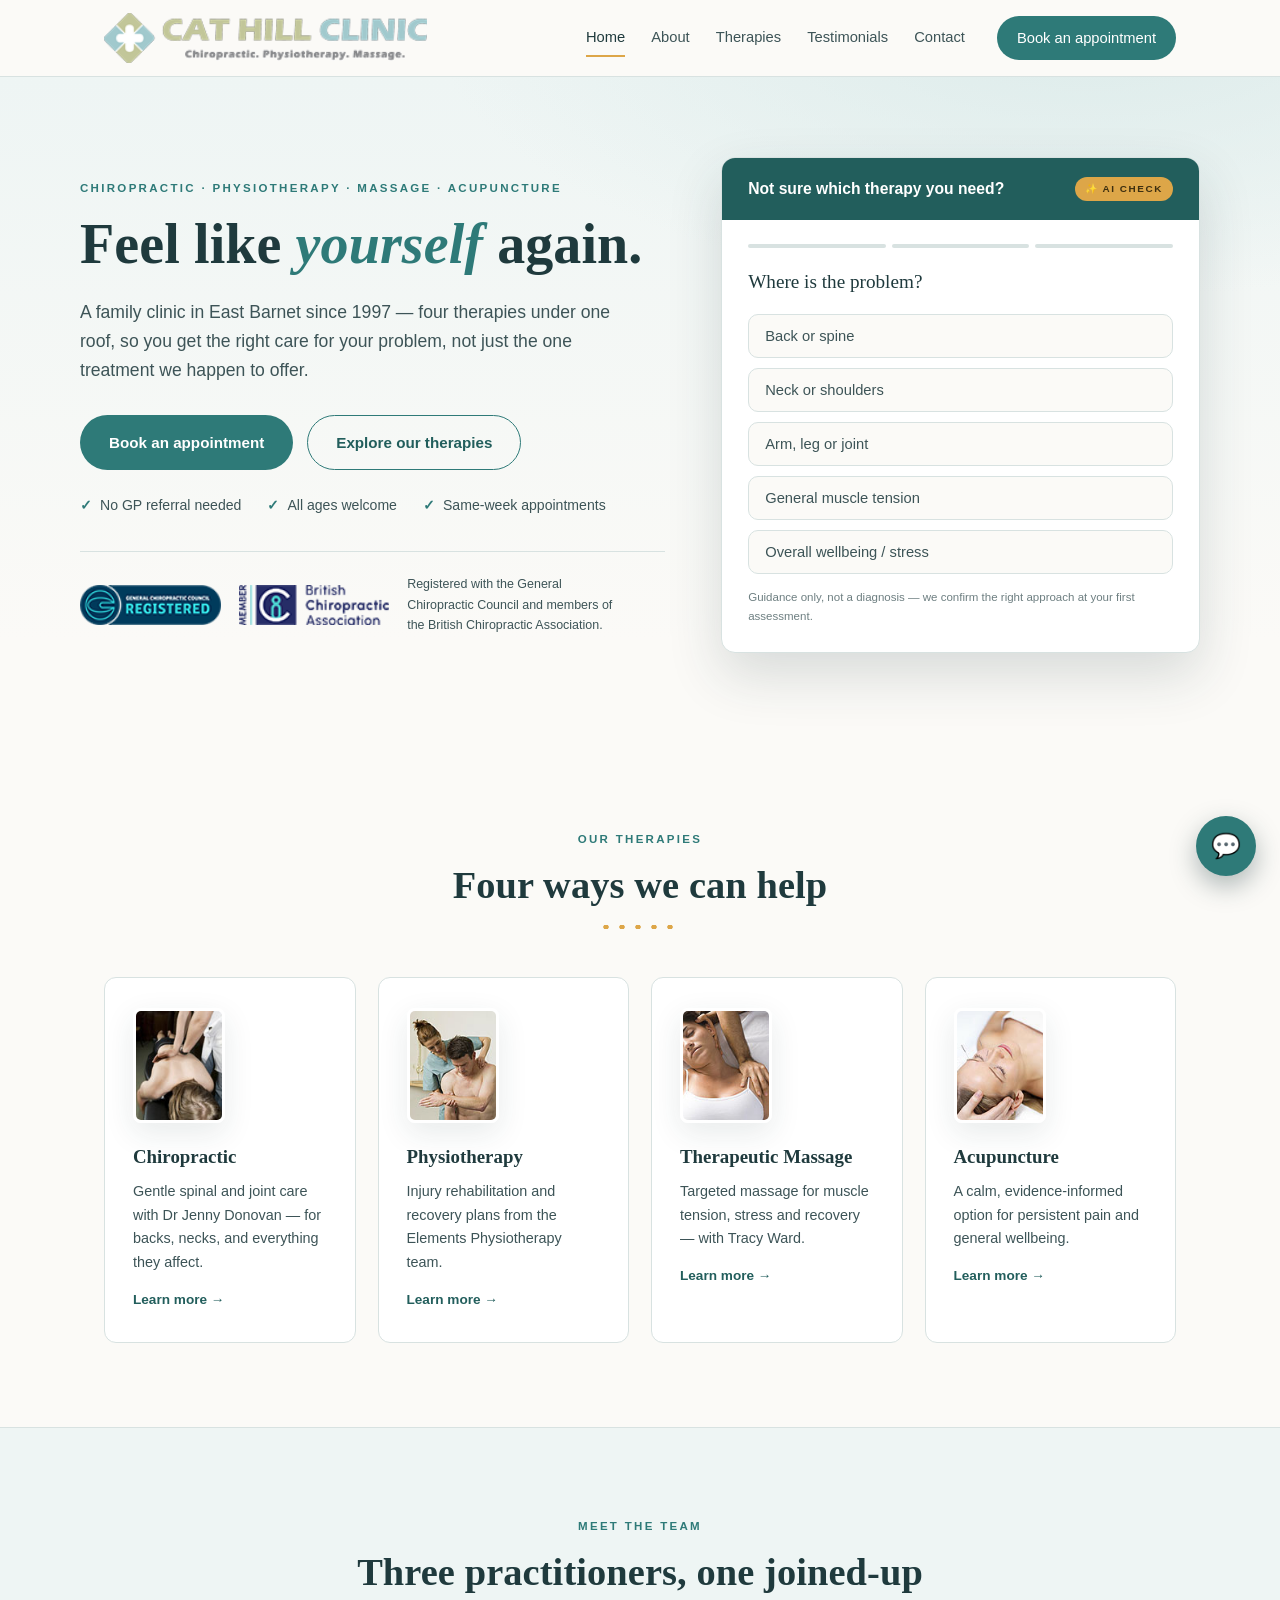
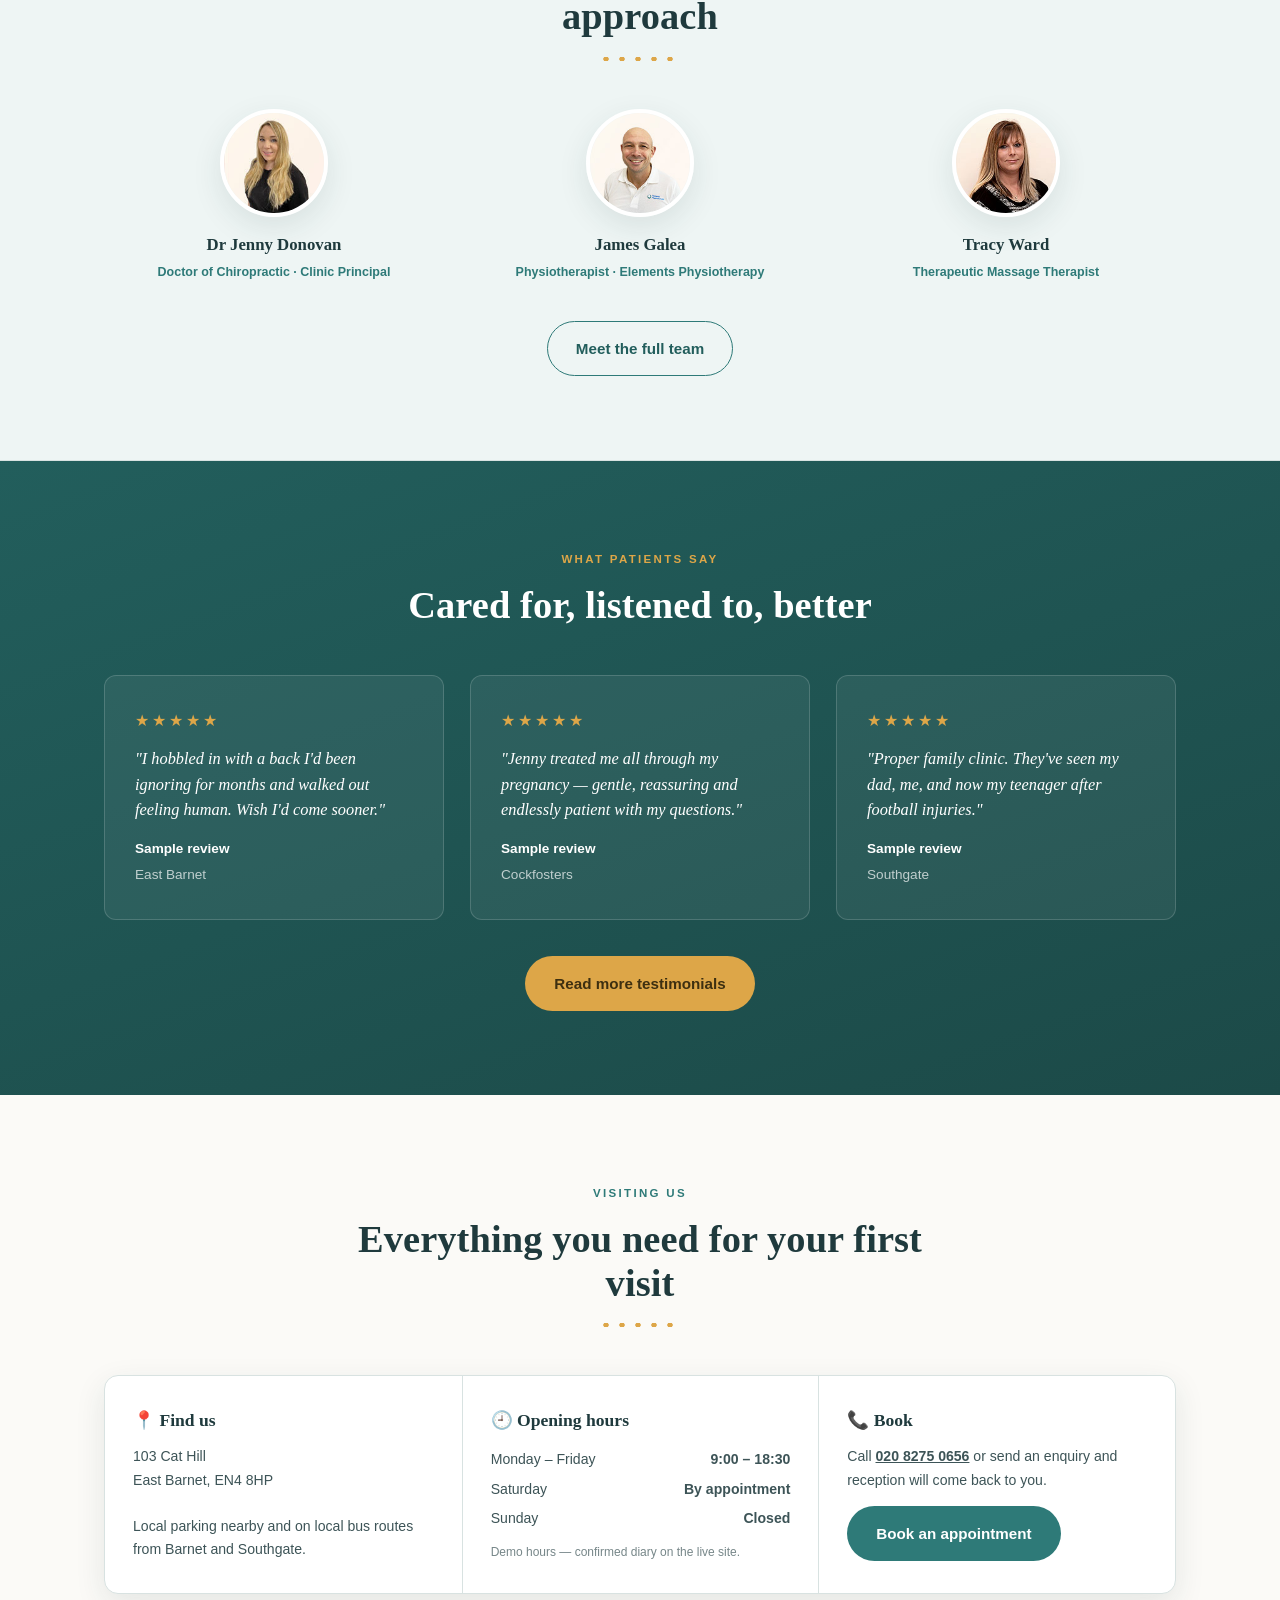
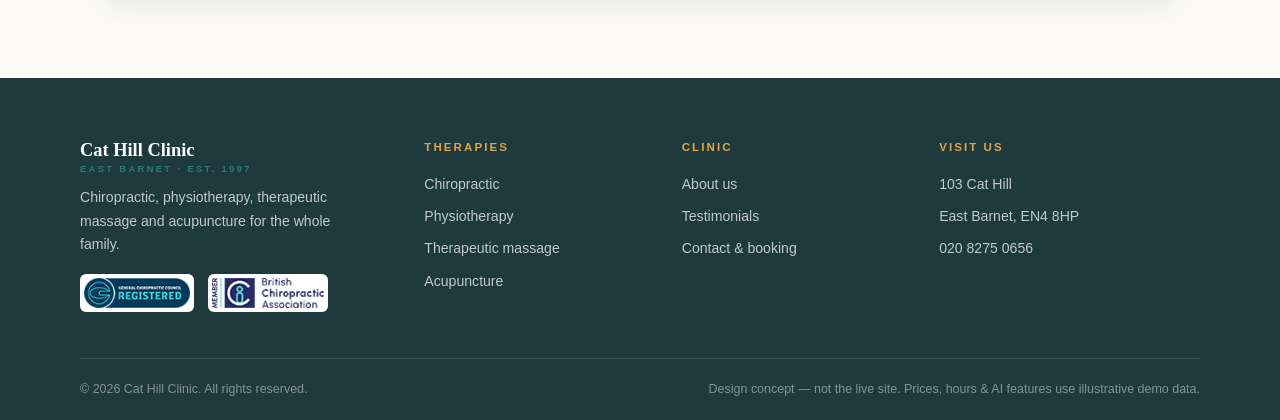
==== index.html @ aa8fb59c "Cat Hill Clinic pitch mockup Co-Authored-By: Claude Fable 5 <noreply@anthropic.com> Claude-Session: " ====
<!DOCTYPE html>
<html lang="en-GB">
<head>
<meta charset="UTF-8">
<meta name="viewport" content="width=device-width, initial-scale=1.0">
<title>Cat Hill Clinic — Chiropractic, Physiotherapy, Massage &amp; Acupuncture in East Barnet</title>
<meta name="description" content="Family clinic in East Barnet since 1997. Chiropractic, physiotherapy, therapeutic massage and acupuncture under one roof.">
<link rel="icon" href="assets/logo_new.png">
<link rel="stylesheet" href="css/style.css">
</head>
<body>

<header class="site-header">
  <div class="wrap header-in">
    <a class="brand" href="index.html">
      <img src="assets/logo_new.png" alt="Cat Hill Clinic logo">
    </a>
    <nav class="main-nav" id="nav" aria-label="Main navigation">
      <a href="index.html" class="active">Home</a>
      <a href="about.html">About</a>
      <a href="therapies.html">Therapies</a>
      <a href="testimonials.html">Testimonials</a>
      <a href="contact.html">Contact</a>
      <a href="contact.html" class="nav-cta">Book an appointment</a>
    </nav>
    <button class="nav-toggle" aria-label="Menu" aria-expanded="false">☰</button>
  </div>
</header>

<section class="hero">
  <div class="wrap hero-in">
    <div>
      <span class="eyebrow">Chiropractic · Physiotherapy · Massage · Acupuncture</span>
      <h1>Feel like <span class="sea-i">yourself</span> again.</h1>
      <p class="lede">A family clinic in East Barnet since 1997 — four therapies under one roof, so you get the right care for your problem, not just the one treatment we happen to offer.</p>
      <div class="cta-buttons" style="justify-content: flex-start;">
        <a href="contact.html" class="btn btn-sea">Book an appointment</a>
        <a href="therapies.html" class="btn btn-outline">Explore our therapies</a>
      </div>
      <ul class="hero-points">
        <li><span class="tick">✓</span> No GP referral needed</li>
        <li><span class="tick">✓</span> All ages welcome</li>
        <li><span class="tick">✓</span> Same-week appointments</li>
      </ul>
      <div class="accred">
        <img src="assets/GCC_logo.png" alt="General Chiropractic Council registered">
        <img src="assets/BCA_logo.png" alt="British Chiropractic Association member">
        <span>Registered with the General Chiropractic Council and members of the British Chiropractic Association.</span>
      </div>
    </div>

    <div class="quiz-card" data-quiz>
      <div class="quiz-top">
        <h3>Not sure which therapy you need?</h3>
        <span class="quiz-badge">✨ AI Check</span>
      </div>
      <div class="quiz-body"><!-- quiz.js renders here --></div>
    </div>
  </div>
</section>

<section class="section">
  <div class="wrap">
    <div class="section-head center reveal">
      <span class="eyebrow">Our therapies</span>
      <h2>Four ways we can help</h2>
      <div class="spine-h"></div>
    </div>
    <div class="grid-4">
      <a class="card therapy-card reveal" href="chiropractic.html">
        <img class="t-photo" src="assets/chiropractic.jpg" alt="Chiropractic treatment at Cat Hill Clinic">
        <h3>Chiropractic</h3>
        <p>Gentle spinal and joint care with Dr Jenny Donovan — for backs, necks, and everything they affect.</p>
        <span class="more">Learn more →</span>
      </a>
      <a class="card therapy-card reveal" href="physiotherapy.html">
        <img class="t-photo" src="assets/general.jpg" alt="Physiotherapy at Cat Hill Clinic">
        <h3>Physiotherapy</h3>
        <p>Injury rehabilitation and recovery plans from the Elements Physiotherapy team.</p>
        <span class="more">Learn more →</span>
      </a>
      <a class="card therapy-card reveal" href="massage.html">
        <img class="t-photo" src="assets/sports_massage.jpg" alt="Therapeutic massage at Cat Hill Clinic">
        <h3>Therapeutic Massage</h3>
        <p>Targeted massage for muscle tension, stress and recovery — with Tracy Ward.</p>
        <span class="more">Learn more →</span>
      </a>
      <a class="card therapy-card reveal" href="acupuncture.html">
        <img class="t-photo" src="assets/acupuncture.jpg" alt="Acupuncture at Cat Hill Clinic">
        <h3>Acupuncture</h3>
        <p>A calm, evidence-informed option for persistent pain and general wellbeing.</p>
        <span class="more">Learn more →</span>
      </a>
    </div>
  </div>
</section>

<section class="section tint">
  <div class="wrap">
    <div class="section-head center reveal">
      <span class="eyebrow">Meet the team</span>
      <h2>Three practitioners, one joined-up approach</h2>
      <div class="spine-h"></div>
    </div>
    <div class="grid-3">
      <div class="team-mini reveal">
        <img src="assets/jennifer2.jpg" alt="Dr Jenny Donovan">
        <h3>Dr Jenny Donovan</h3>
        <span>Doctor of Chiropractic · Clinic Principal</span>
      </div>
      <div class="team-mini reveal">
        <img src="assets/jamesgalea.jpg" alt="James Galea">
        <h3>James Galea</h3>
        <span>Physiotherapist · Elements Physiotherapy</span>
      </div>
      <div class="team-mini reveal">
        <img src="assets/tracy.jpg" alt="Tracy Ward">
        <h3>Tracy Ward</h3>
        <span>Therapeutic Massage Therapist</span>
      </div>
    </div>
    <div style="text-align:center; margin-top: 36px;" class="reveal">
      <a href="about.html" class="btn btn-outline">Meet the full team</a>
    </div>
  </div>
</section>

<section class="section deep">
  <div class="wrap">
    <div class="section-head center reveal">
      <span class="eyebrow">What patients say</span>
      <h2>Cared for, listened to, better</h2>
    </div>
    <div class="grid-3">
      <div class="quote-card reveal">
        <div class="stars">★★★★★</div>
        <blockquote>"I hobbled in with a back I'd been ignoring for months and walked out feeling human. Wish I'd come sooner."</blockquote>
        <cite><b>Sample review</b>East Barnet</cite>
      </div>
      <div class="quote-card reveal">
        <div class="stars">★★★★★</div>
        <blockquote>"Jenny treated me all through my pregnancy — gentle, reassuring and endlessly patient with my questions."</blockquote>
        <cite><b>Sample review</b>Cockfosters</cite>
      </div>
      <div class="quote-card reveal">
        <div class="stars">★★★★★</div>
        <blockquote>"Proper family clinic. They've seen my dad, me, and now my teenager after football injuries."</blockquote>
        <cite><b>Sample review</b>Southgate</cite>
      </div>
    </div>
    <div style="text-align:center; margin-top: 36px;" class="reveal">
      <a href="testimonials.html" class="btn btn-honey">Read more testimonials</a>
    </div>
  </div>
</section>

<section class="section">
  <div class="wrap">
    <div class="section-head center reveal">
      <span class="eyebrow">Visiting us</span>
      <h2>Everything you need for your first visit</h2>
      <div class="spine-h"></div>
    </div>
    <div class="visit-panel reveal">
      <div>
        <h3>📍 Find us</h3>
        <p>103 Cat Hill<br>East Barnet, EN4 8HP<br><br>Local parking nearby and on local bus routes from Barnet and Southgate.</p>
      </div>
      <div>
        <h3>🕘 Opening hours</h3>
        <ul>
          <li><span>Monday – Friday</span><b>9:00 – 18:30</b></li>
          <li><span>Saturday</span><b>By appointment</b></li>
          <li><span>Sunday</span><b>Closed</b></li>
        </ul>
        <p style="margin-top: 10px; font-size: 0.75rem; opacity: 0.7;">Demo hours — confirmed diary on the live site.</p>
      </div>
      <div>
        <h3>📞 Book</h3>
        <p>Call <a href="tel:02082750656"><b>020 8275 0656</b></a> or send an enquiry and reception will come back to you.</p>
        <a href="contact.html" class="btn btn-sea" style="margin-top: 14px;">Book an appointment</a>
      </div>
    </div>
  </div>
</section>

<footer class="site-footer">
  <div class="wrap footer-in">
    <div class="footer-brand">
      <span class="brand-name" style="color:#fff;">Cat Hill Clinic<small>East Barnet · Est. 1997</small></span>
      <p>Chiropractic, physiotherapy, therapeutic massage and acupuncture for the whole family.</p>
      <div class="footer-accred">
        <img src="assets/GCC_logo.png" alt="General Chiropractic Council">
        <img src="assets/BCA_logo.png" alt="British Chiropractic Association">
      </div>
    </div>
    <div>
      <h4>Therapies</h4>
      <ul>
        <li><a href="chiropractic.html">Chiropractic</a></li>
        <li><a href="physiotherapy.html">Physiotherapy</a></li>
        <li><a href="massage.html">Therapeutic massage</a></li>
        <li><a href="acupuncture.html">Acupuncture</a></li>
      </ul>
    </div>
    <div>
      <h4>Clinic</h4>
      <ul>
        <li><a href="about.html">About us</a></li>
        <li><a href="testimonials.html">Testimonials</a></li>
        <li><a href="contact.html">Contact &amp; booking</a></li>
      </ul>
    </div>
    <div>
      <h4>Visit us</h4>
      <ul>
        <li>103 Cat Hill</li>
        <li>East Barnet, EN4 8HP</li>
        <li><a href="tel:02082750656">020 8275 0656</a></li>
      </ul>
    </div>
  </div>
  <div class="wrap footer-legal">
    <span>© 2026 Cat Hill Clinic. All rights reserved.</span>
    <span>Design concept — not the live site. Prices, hours &amp; AI features use illustrative demo data.</span>
  </div>
</footer>

<script src="js/main.js"></script>
<script src="js/quiz.js"></script>
<script src="js/chat.js"></script>
</body>
</html>
---- css/style.css ----
/* Cat Hill Clinic — full-site pitch mockup
   Carries the approved single-page mockup's identity: sea teal on warm paper,
   Charter serif, honey accent, spine motif. No webfonts — demos offline. */

:root {
  --ink: #1F3A3D;
  --sea: #2E7A78;
  --sea-deep: #225E5C;
  --mist: #DCEBEA;
  --mist-soft: #EEF5F4;
  --paper: #FBFAF7;
  --honey: #DDA648;
  --line: #D8E2E1;
  --body: #3D5457;
  --shadow: 0 10px 30px rgba(31, 58, 61, 0.10);
  --shadow-lg: 0 22px 54px rgba(31, 58, 61, 0.16);
  --serif: Charter, "Bitstream Charter", "Iowan Old Style", Georgia, serif;
  --sans: -apple-system, BlinkMacSystemFont, "Segoe UI", Roboto, sans-serif;
}

* { margin: 0; padding: 0; box-sizing: border-box; }

html { scroll-behavior: smooth; }

body {
  font-family: var(--sans);
  color: var(--body);
  background: var(--paper);
  line-height: 1.65;
  font-size: 16px;
  -webkit-font-smoothing: antialiased;
}

img { max-width: 100%; display: block; }

a { color: inherit; }

:focus-visible { outline: 2px solid var(--sea); outline-offset: 3px; }

.wrap { max-width: 1120px; margin: 0 auto; padding: 0 24px; }

/* ---------- Typography ---------- */

h1, h2, h3.display {
  font-family: var(--serif);
  font-weight: 600;
  color: var(--ink);
  line-height: 1.15;
  letter-spacing: 0.1px;
}

h1 { font-size: clamp(2.2rem, 4.8vw, 3.5rem); }
h2 { font-size: clamp(1.7rem, 3.2vw, 2.4rem); }

.eyebrow {
  display: inline-block;
  font-size: 0.72rem;
  font-weight: 700;
  letter-spacing: 0.2em;
  text-transform: uppercase;
  color: var(--sea);
  margin-bottom: 14px;
}

.lede { font-size: 1.1rem; max-width: 58ch; }

.sea-i { font-style: italic; color: var(--sea); }

/* ---------- Spine motif ---------- */

.spine {
  width: 4px;
  background-image: radial-gradient(circle, var(--honey) 2.4px, transparent 3px);
  background-size: 4px 16px;
  background-repeat: repeat-y;
}

.spine-h {
  height: 4px;
  width: 84px;
  background-image: radial-gradient(circle, var(--honey) 2.4px, transparent 3px);
  background-size: 16px 4px;
  background-repeat: repeat-x;
  margin: 18px 0 0;
}

/* ---------- Buttons ---------- */

.btn {
  display: inline-block;
  font-family: var(--sans);
  font-weight: 600;
  font-size: 0.95rem;
  padding: 14px 28px;
  border-radius: 999px;
  border: 1px solid transparent;
  text-decoration: none;
  cursor: pointer;
  transition: transform 0.18s ease, box-shadow 0.18s ease;
}

.btn:hover { transform: translateY(-1px); }

.btn-sea { background: var(--sea); color: #fff; }
.btn-sea:hover { box-shadow: 0 8px 22px rgba(46, 122, 120, 0.4); background: var(--sea-deep); }

.btn-outline { background: transparent; color: var(--sea-deep); border-color: var(--sea); }
.btn-outline:hover { background: var(--mist-soft); }

.btn-honey { background: var(--honey); color: #3d2f10; }
.btn-honey:hover { box-shadow: 0 8px 22px rgba(221, 166, 72, 0.45); }

/* ---------- Header ---------- */

.site-header {
  position: sticky;
  top: 0;
  z-index: 90;
  background: rgba(251, 250, 247, 0.96);
  backdrop-filter: blur(10px);
  border-bottom: 1px solid var(--line);
}

.header-in {
  display: flex;
  align-items: center;
  justify-content: space-between;
  gap: 20px;
  height: 76px;
}

.brand { display: flex; align-items: center; gap: 12px; text-decoration: none; }

.brand img { height: 50px; width: auto; }

.brand-name {
  font-family: var(--serif);
  font-weight: 700;
  font-size: 1.15rem;
  color: var(--ink);
  line-height: 1.1;
}

.brand-name small {
  display: block;
  font-family: var(--sans);
  font-weight: 600;
  font-size: 0.58rem;
  letter-spacing: 0.26em;
  text-transform: uppercase;
  color: var(--sea);
}

.main-nav { display: flex; align-items: center; gap: 26px; }

.main-nav a {
  text-decoration: none;
  font-size: 0.92rem;
  font-weight: 500;
  color: var(--body);
  padding: 6px 0;
  border-bottom: 2px solid transparent;
  transition: color 0.15s ease, border-color 0.15s ease;
}

.main-nav a:hover { color: var(--sea-deep); }

.main-nav a.active { color: var(--ink); border-bottom-color: var(--honey); }

.main-nav a.nav-cta {
  margin-left: 6px;
  padding: 10px 20px;
  border-bottom: none;
  border-radius: 999px;
  background: var(--sea);
  color: #fff;
}

.main-nav a.nav-cta:hover { background: var(--sea-deep); color: #fff; }

.nav-toggle {
  display: none;
  background: none;
  border: 1px solid var(--line);
  border-radius: 6px;
  padding: 8px 10px;
  font-size: 1.1rem;
  cursor: pointer;
  color: var(--ink);
}

/* ---------- Hero ---------- */

.hero {
  position: relative;
  background:
    radial-gradient(1100px 480px at 85% -10%, var(--mist) 0%, transparent 60%),
    linear-gradient(180deg, var(--mist-soft) 0%, var(--paper) 85%);
  overflow: hidden;
}

.hero-in {
  position: relative;
  display: grid;
  grid-template-columns: 1.1fr 0.9fr;
  gap: 56px;
  align-items: center;
  padding: 80px 0 88px;
}

.hero-in.hero-solo { grid-template-columns: 1fr; max-width: 720px; }

.hero .lede { margin: 22px 0 30px; }

.hero-points { list-style: none; display: flex; flex-wrap: wrap; gap: 10px 26px; margin-top: 24px; }

.hero-points li { font-size: 0.88rem; display: flex; align-items: center; gap: 8px; }

.hero-points .tick { color: var(--sea); font-weight: 700; }

/* accreditation strip */
.accred {
  display: flex;
  align-items: center;
  gap: 18px;
  margin-top: 34px;
  padding-top: 22px;
  border-top: 1px solid var(--line);
}

.accred img { height: 40px; width: auto; }

.accred span { font-size: 0.78rem; color: var(--body); max-width: 30ch; }

/* ---------- Page hero (inner pages) ---------- */

.page-hero {
  background:
    radial-gradient(900px 400px at 90% -20%, var(--mist) 0%, transparent 60%),
    var(--mist-soft);
  border-bottom: 1px solid var(--line);
  padding: 64px 0 56px;
}

.page-hero h1 { font-size: clamp(2rem, 4vw, 2.9rem); }
.page-hero .lede { margin-top: 14px; }
.page-hero .crumb {
  font-size: 0.78rem;
  letter-spacing: 0.08em;
  text-transform: uppercase;
  color: var(--sea);
  margin-bottom: 12px;
}
.page-hero .crumb a { color: var(--sea); text-decoration: none; }
.page-hero .crumb a:hover { text-decoration: underline; }

/* ---------- Quiz card (signature) ---------- */

.quiz-card {
  background: #fff;
  border: 1px solid var(--line);
  border-radius: 14px;
  box-shadow: var(--shadow-lg);
  overflow: hidden;
}

.quiz-top {
  background: var(--sea-deep);
  color: #fff;
  padding: 18px 26px;
  display: flex;
  align-items: center;
  justify-content: space-between;
  gap: 12px;
}

.quiz-top h3 { font-family: var(--sans); font-size: 0.98rem; font-weight: 600; }

.quiz-badge {
  font-size: 0.62rem;
  font-weight: 700;
  letter-spacing: 0.16em;
  text-transform: uppercase;
  background: var(--honey);
  color: #3d2f10;
  padding: 4px 10px;
  border-radius: 999px;
  white-space: nowrap;
}

.quiz-body { padding: 24px 26px 26px; }

.quiz-progress { display: flex; gap: 6px; margin-bottom: 18px; }

.quiz-progress span {
  height: 4px; flex: 1; border-radius: 2px;
  background: var(--line);
}

.quiz-progress span.done { background: var(--sea); }

.quiz-q { font-family: var(--serif); font-size: 1.2rem; color: var(--ink); margin-bottom: 16px; }

.quiz-opts { display: grid; gap: 10px; }

.quiz-opt {
  text-align: left;
  font-family: var(--sans);
  font-size: 0.92rem;
  color: var(--body);
  background: var(--paper);
  border: 1px solid var(--line);
  border-radius: 10px;
  padding: 13px 16px;
  cursor: pointer;
  transition: border-color 0.15s ease, background 0.15s ease;
}

.quiz-opt:hover { border-color: var(--sea); background: var(--mist-soft); }

.quiz-back {
  background: none; border: none;
  font-family: var(--sans);
  font-size: 0.82rem;
  color: var(--body);
  cursor: pointer;
  text-decoration: underline;
  margin-top: 14px;
}

.quiz-note { margin-top: 14px; font-size: 0.72rem; color: var(--body); opacity: 0.75; }

/* quiz result */
.quiz-result { display: flex; gap: 18px; align-items: flex-start; }

.quiz-result img {
  width: 116px;
  border-radius: 10px;
  border: 3px solid #fff;
  box-shadow: var(--shadow);
  flex-shrink: 0;
}

.quiz-result .r-label {
  font-size: 0.7rem; font-weight: 700;
  letter-spacing: 0.16em; text-transform: uppercase;
  color: var(--sea);
}

.quiz-result h4 { font-family: var(--serif); font-size: 1.45rem; color: var(--ink); margin: 4px 0 8px; }

.quiz-result p { font-size: 0.88rem; margin-bottom: 10px; }

.quiz-result .r-price { font-size: 0.85rem; font-weight: 600; color: var(--sea-deep); margin-bottom: 14px; }

.quiz-actions { display: flex; gap: 10px; flex-wrap: wrap; align-items: center; }

/* ---------- Sections ---------- */

.section { padding: 84px 0; }

.section.tint { background: var(--mist-soft); border-top: 1px solid var(--line); border-bottom: 1px solid var(--line); }

.section.deep { background: linear-gradient(160deg, var(--sea-deep) 0%, #1c4a48 100%); }

.section.deep h2, .section.deep .quote-card blockquote { color: #fff; }
.section.deep .eyebrow { color: var(--honey); }
.section.deep .lede { color: rgba(255, 255, 255, 0.8); }

.section-head { max-width: 620px; margin-bottom: 48px; }

.section-head.center { margin-left: auto; margin-right: auto; text-align: center; }

.section-head.center .spine-h { margin-left: auto; margin-right: auto; }

.section-head h2 { margin-bottom: 12px; }

/* ---------- Cards ---------- */

.grid-2 { display: grid; grid-template-columns: 1fr 1fr; gap: 26px; }
.grid-3 { display: grid; grid-template-columns: repeat(3, 1fr); gap: 26px; }
.grid-4 { display: grid; grid-template-columns: repeat(4, 1fr); gap: 22px; }

.card {
  background: #fff;
  border: 1px solid var(--line);
  border-radius: 12px;
  padding: 30px 28px;
  transition: transform 0.2s ease, box-shadow 0.2s ease;
}

a.card { text-decoration: none; display: block; }

.card:hover { transform: translateY(-4px); box-shadow: var(--shadow); }

.card h3 { font-family: var(--serif); font-size: 1.18rem; color: var(--ink); margin-bottom: 8px; }

.card p { font-size: 0.9rem; }

.card .more { display: inline-block; margin-top: 14px; font-size: 0.85rem; font-weight: 600; color: var(--sea-deep); }

/* therapy card with small real photo */
.therapy-card { display: flex; flex-direction: column; }

.therapy-card .t-photo {
  width: 92px; height: 115px;
  object-fit: cover;
  border-radius: 8px;
  border: 3px solid #fff;
  box-shadow: var(--shadow);
  margin-bottom: 18px;
}

/* ---------- Team ---------- */

.team-card {
  background: #fff;
  border: 1px solid var(--line);
  border-radius: 12px;
  padding: 30px 28px;
  display: flex;
  gap: 22px;
  align-items: flex-start;
}

.team-card img {
  width: 128px;
  border-radius: 10px;
  border: 3px solid #fff;
  box-shadow: var(--shadow);
  flex-shrink: 0;
}

.team-card h3 { font-family: var(--serif); font-size: 1.25rem; color: var(--ink); }

.team-card .t-role {
  font-size: 0.75rem; font-weight: 700;
  letter-spacing: 0.12em; text-transform: uppercase;
  color: var(--sea);
  margin: 2px 0 10px;
}

.team-card p { font-size: 0.88rem; }

/* small centered team teaser */
.team-mini { text-align: center; }
.team-mini img {
  width: 108px;
  border-radius: 50%;
  aspect-ratio: 1;
  object-fit: cover;
  object-position: top;
  border: 4px solid #fff;
  box-shadow: var(--shadow);
  margin: 0 auto 14px;
}
.team-mini h3 { font-family: var(--serif); font-size: 1.05rem; color: var(--ink); }
.team-mini span { font-size: 0.78rem; color: var(--sea); font-weight: 600; }

/* ---------- Testimonials ---------- */

.quote-card {
  background: #fff;
  border: 1px solid var(--line);
  border-radius: 12px;
  padding: 32px 30px;
}

.section.deep .quote-card { background: rgba(255, 255, 255, 0.06); border-color: rgba(255, 255, 255, 0.16); }

.quote-card .stars { color: var(--honey); letter-spacing: 3px; margin-bottom: 12px; }

.quote-card blockquote {
  font-family: var(--serif);
  font-style: italic;
  font-size: 1.02rem;
  line-height: 1.55;
  color: var(--ink);
  margin-bottom: 16px;
}

.quote-card cite { font-style: normal; font-size: 0.85rem; }
.quote-card cite b { display: block; color: var(--ink); }
.section.deep .quote-card cite { color: rgba(255, 255, 255, 0.7); }
.section.deep .quote-card cite b { color: #fff; }

/* ---------- Info rows / visit panel ---------- */

.visit-panel {
  background: #fff;
  border: 1px solid var(--line);
  border-radius: 14px;
  box-shadow: var(--shadow);
  display: grid;
  grid-template-columns: 1fr 1fr 1fr;
}

.visit-panel > div { padding: 30px 28px; }

.visit-panel > div + div { border-left: 1px solid var(--line); }

.visit-panel h3 { font-family: var(--serif); font-size: 1.1rem; color: var(--ink); margin-bottom: 10px; }

.visit-panel p, .visit-panel li { font-size: 0.88rem; }

.visit-panel ul { list-style: none; }

.visit-panel li { display: flex; justify-content: space-between; gap: 10px; padding: 3px 0; }

/* ---------- Price table ---------- */

.price-list { max-width: 640px; margin: 0 auto; }

.price-list li {
  list-style: none;
  display: flex;
  justify-content: space-between;
  align-items: baseline;
  gap: 18px;
  padding: 14px 4px;
  border-bottom: 1px solid var(--line);
  font-size: 0.95rem;
}

.price-list li b { color: var(--ink); font-weight: 600; }

.price-list .p-amount { font-family: var(--serif); font-size: 1.15rem; color: var(--sea-deep); white-space: nowrap; }

.price-note { font-size: 0.75rem; text-align: center; margin-top: 14px; opacity: 0.75; }

/* ---------- Therapy detail layout ---------- */

.detail-grid {
  display: grid;
  grid-template-columns: 1fr 320px;
  gap: 48px;
  align-items: start;
}

.detail-grid .aside {
  background: #fff;
  border: 1px solid var(--line);
  border-radius: 12px;
  padding: 28px 26px;
  position: sticky;
  top: 100px;
}

.aside img.t-photo {
  width: 100%;
  max-width: 180px;
  border-radius: 10px;
  border: 3px solid #fff;
  box-shadow: var(--shadow);
  margin-bottom: 18px;
}

.aside h3 { font-family: var(--serif); font-size: 1.1rem; color: var(--ink); margin-bottom: 10px; }

.aside ul { list-style: none; margin-bottom: 18px; }

.aside li { font-size: 0.88rem; padding: 4px 0; display: flex; justify-content: space-between; gap: 10px; }

.aside .btn { width: 100%; text-align: center; }

.check-list { list-style: none; margin: 18px 0; }

.check-list li { padding: 7px 0 7px 30px; position: relative; font-size: 0.95rem; }

.check-list li::before {
  content: "✓";
  position: absolute; left: 0;
  color: var(--sea);
  font-weight: 700;
}

.prose h2 { margin: 34px 0 12px; font-size: 1.5rem; }
.prose h2:first-child { margin-top: 0; }
.prose p { margin-bottom: 14px; }

/* ---------- FAQ ---------- */

.faq { max-width: 760px; margin: 0 auto; }

.faq details {
  background: #fff;
  border: 1px solid var(--line);
  border-radius: 10px;
  margin-bottom: 12px;
  overflow: hidden;
}

.faq summary {
  padding: 17px 22px;
  font-weight: 600;
  font-size: 0.96rem;
  color: var(--ink);
  cursor: pointer;
  list-style: none;
  display: flex;
  justify-content: space-between;
  align-items: center;
  gap: 14px;
}

.faq summary::-webkit-details-marker { display: none; }

.faq summary::after { content: "+"; font-family: var(--serif); font-size: 1.3rem; color: var(--sea); flex-shrink: 0; }

.faq details[open] summary::after { content: "–"; }

.faq details[open] summary { border-bottom: 1px solid var(--line); }

.faq .faq-a { padding: 15px 22px 19px; font-size: 0.9rem; }

/* ---------- Forms ---------- */

.form-card {
  background: #fff;
  border: 1px solid var(--line);
  border-radius: 14px;
  padding: 36px;
  box-shadow: var(--shadow);
}

.form-field { margin-bottom: 18px; }

.form-field label {
  display: block;
  font-size: 0.72rem;
  font-weight: 700;
  letter-spacing: 0.12em;
  text-transform: uppercase;
  color: var(--sea-deep);
  margin-bottom: 7px;
}

.form-field input,
.form-field select,
.form-field textarea {
  width: 100%;
  padding: 12px 14px;
  font-family: var(--sans);
  font-size: 0.95rem;
  color: var(--ink);
  background: var(--paper);
  border: 1px solid var(--line);
  border-radius: 8px;
}

.form-field input:focus,
.form-field select:focus,
.form-field textarea:focus {
  border-color: var(--sea);
  outline: none;
  box-shadow: 0 0 0 3px rgba(46, 122, 120, 0.15);
}

.form-row { display: grid; grid-template-columns: 1fr 1fr; gap: 16px; }

.form-field textarea { min-height: 110px; resize: vertical; }

.form-success {
  display: none;
  background: var(--mist);
  border: 1px solid var(--sea);
  border-radius: 8px;
  padding: 16px 20px;
  font-size: 0.92rem;
  color: var(--ink);
  margin-top: 16px;
}

/* ---------- Contact info ---------- */

.info-list { list-style: none; }

.info-list li { display: flex; gap: 16px; margin-bottom: 22px; align-items: flex-start; }

.info-list .icon {
  width: 42px; height: 42px; flex-shrink: 0;
  border-radius: 10px;
  background: var(--mist);
  color: var(--sea-deep);
  display: flex; align-items: center; justify-content: center;
  font-size: 1.1rem;
}

.info-list b { display: block; font-size: 0.95rem; color: var(--ink); }

.info-list span, .info-list a { font-size: 0.9rem; }

.map-ph {
  height: 280px;
  border-radius: 12px;
  background:
    linear-gradient(rgba(238, 245, 244, 0.88), rgba(238, 245, 244, 0.88)),
    repeating-linear-gradient(0deg, transparent, transparent 26px, rgba(46, 122, 120, 0.25) 27px),
    repeating-linear-gradient(90deg, transparent, transparent 26px, rgba(46, 122, 120, 0.25) 27px);
  border: 1px solid var(--line);
  display: flex;
  align-items: center;
  justify-content: center;
  flex-direction: column;
  gap: 6px;
  font-size: 0.88rem;
}

.map-ph .pin { font-size: 1.7rem; }

/* ---------- CTA band ---------- */

.cta-final { text-align: center; }
.cta-final h2 { margin-bottom: 12px; }
.cta-final .lede { margin: 0 auto 28px; }
.cta-buttons { display: flex; gap: 14px; justify-content: center; flex-wrap: wrap; }

/* ---------- Footer ---------- */

.site-footer { background: var(--ink); color: rgba(255, 255, 255, 0.72); }

.footer-in {
  display: grid;
  grid-template-columns: 1.4fr 1fr 1fr 1.2fr;
  gap: 40px;
  padding: 60px 0 46px;
}

.footer-in h4 {
  font-size: 0.72rem;
  font-weight: 700;
  letter-spacing: 0.18em;
  text-transform: uppercase;
  color: var(--honey);
  margin-bottom: 16px;
}

.footer-in ul { list-style: none; }

.footer-in li { margin-bottom: 9px; font-size: 0.88rem; }

.footer-in a { color: rgba(255, 255, 255, 0.72); text-decoration: none; }
.footer-in a:hover { color: #fff; }

.footer-brand p { font-size: 0.88rem; max-width: 32ch; margin-top: 12px; }

.footer-accred { display: flex; gap: 14px; margin-top: 18px; }

.footer-accred img { height: 38px; width: auto; background: #fff; border-radius: 6px; padding: 4px; }

.footer-legal {
  border-top: 1px solid rgba(255, 255, 255, 0.12);
  padding: 20px 0;
  display: flex;
  justify-content: space-between;
  gap: 16px;
  flex-wrap: wrap;
  font-size: 0.78rem;
  color: rgba(255, 255, 255, 0.45);
}

/* ---------- Chat widget ---------- */

.chat-fab {
  position: fixed;
  right: 24px;
  bottom: 24px;
  z-index: 200;
  width: 60px;
  height: 60px;
  border-radius: 50%;
  border: none;
  background: var(--sea);
  color: #fff;
  font-size: 1.5rem;
  cursor: pointer;
  box-shadow: 0 10px 26px rgba(31, 58, 61, 0.35);
  transition: transform 0.18s ease, background 0.18s ease;
  display: flex; align-items: center; justify-content: center;
}

.chat-fab:hover { transform: scale(1.07); background: var(--sea-deep); }

.chat-panel {
  position: fixed;
  right: 24px;
  bottom: 96px;
  z-index: 200;
  width: min(370px, calc(100vw - 32px));
  height: 500px;
  max-height: calc(100vh - 130px);
  background: #fff;
  border-radius: 14px;
  box-shadow: var(--shadow-lg);
  display: flex;
  flex-direction: column;
  overflow: hidden;
  opacity: 0;
  transform: translateY(14px) scale(0.98);
  pointer-events: none;
  transition: opacity 0.2s ease, transform 0.2s ease;
}

.chat-panel.open { opacity: 1; transform: none; pointer-events: auto; }

.chat-head {
  background: var(--sea-deep);
  color: #fff;
  padding: 16px 18px;
  display: flex;
  align-items: center;
  gap: 12px;
}

.chat-head .avatar {
  width: 38px; height: 38px;
  border-radius: 50%;
  background: var(--honey);
  color: #3d2f10;
  font-family: var(--serif);
  font-weight: 700;
  display: flex; align-items: center; justify-content: center;
}

.chat-head b { font-size: 0.95rem; display: block; line-height: 1.2; }

.chat-head span { font-size: 0.72rem; color: var(--mist); }

.chat-head .chat-close {
  margin-left: auto;
  background: none; border: none;
  color: rgba(255, 255, 255, 0.75);
  font-size: 1.2rem;
  cursor: pointer;
}

.chat-body { flex: 1; overflow-y: auto; padding: 18px 16px; background: var(--mist-soft); }

.msg { max-width: 84%; margin-bottom: 12px; padding: 11px 14px; border-radius: 12px; font-size: 0.88rem; line-height: 1.5; }

.msg.bot { background: #fff; border: 1px solid var(--line); border-bottom-left-radius: 3px; }

.msg.user { background: var(--sea); color: #fff; margin-left: auto; border-bottom-right-radius: 3px; }

.msg.typing span {
  display: inline-block; width: 7px; height: 7px; border-radius: 50%;
  background: var(--sea); margin-right: 3px;
  animation: blink 1.2s infinite;
}
.msg.typing span:nth-child(2) { animation-delay: 0.2s; }
.msg.typing span:nth-child(3) { animation-delay: 0.4s; }

@keyframes blink { 0%, 80%, 100% { opacity: 0.25; } 40% { opacity: 1; } }

.chat-chips { padding: 0 16px 10px; display: flex; flex-wrap: wrap; gap: 8px; background: var(--mist-soft); }

.chip {
  background: #fff;
  border: 1px solid var(--sea);
  color: var(--sea-deep);
  font-size: 0.76rem;
  font-weight: 600;
  padding: 7px 12px;
  border-radius: 999px;
  cursor: pointer;
  font-family: var(--sans);
  transition: background 0.15s ease;
}

.chip:hover { background: var(--mist); }

.chat-input { display: flex; gap: 8px; padding: 12px 14px; border-top: 1px solid var(--line); background: #fff; }

.chat-input input {
  flex: 1;
  border: 1px solid var(--line);
  border-radius: 999px;
  padding: 10px 16px;
  font-family: var(--sans);
  font-size: 0.88rem;
}

.chat-input input:focus { outline: none; border-color: var(--sea); }

.chat-input button {
  width: 42px; height: 42px;
  border-radius: 50%;
  border: none;
  background: var(--sea);
  color: #fff;
  font-size: 1rem;
  cursor: pointer;
}

/* ---------- Reveal ---------- */

.reveal { opacity: 0; transform: translateY(22px); transition: opacity 0.6s ease, transform 0.6s ease; }

.reveal.in { opacity: 1; transform: none; }

@media (prefers-reduced-motion: reduce) {
  html { scroll-behavior: auto; }
  .reveal { opacity: 1; transform: none; transition: none; }
  .btn, .card, .chat-fab { transition: none; }
}

/* ---------- Responsive ---------- */

@media (max-width: 960px) {
  .hero-in { grid-template-columns: 1fr; gap: 44px; padding: 60px 0 68px; }
  .grid-3, .grid-4 { grid-template-columns: 1fr 1fr; }
  .detail-grid { grid-template-columns: 1fr; }
  .detail-grid .aside { position: static; }
  .visit-panel { grid-template-columns: 1fr; }
  .visit-panel > div + div { border-left: none; border-top: 1px solid var(--line); }
  .footer-in { grid-template-columns: 1fr 1fr; }
}

@media (max-width: 700px) {
  .main-nav {
    position: absolute;
    top: 76px; left: 0; right: 0;
    background: var(--paper);
    border-bottom: 1px solid var(--line);
    flex-direction: column;
    align-items: flex-start;
    padding: 18px 24px 24px;
    gap: 16px;
    display: none;
  }
  .main-nav.open { display: flex; }
  .nav-toggle { display: block; }
  .grid-2, .grid-3, .grid-4, .form-row { grid-template-columns: 1fr; }
  .section { padding: 60px 0; }
  .quiz-result { flex-direction: column; }
  .team-card { flex-direction: column; }
}
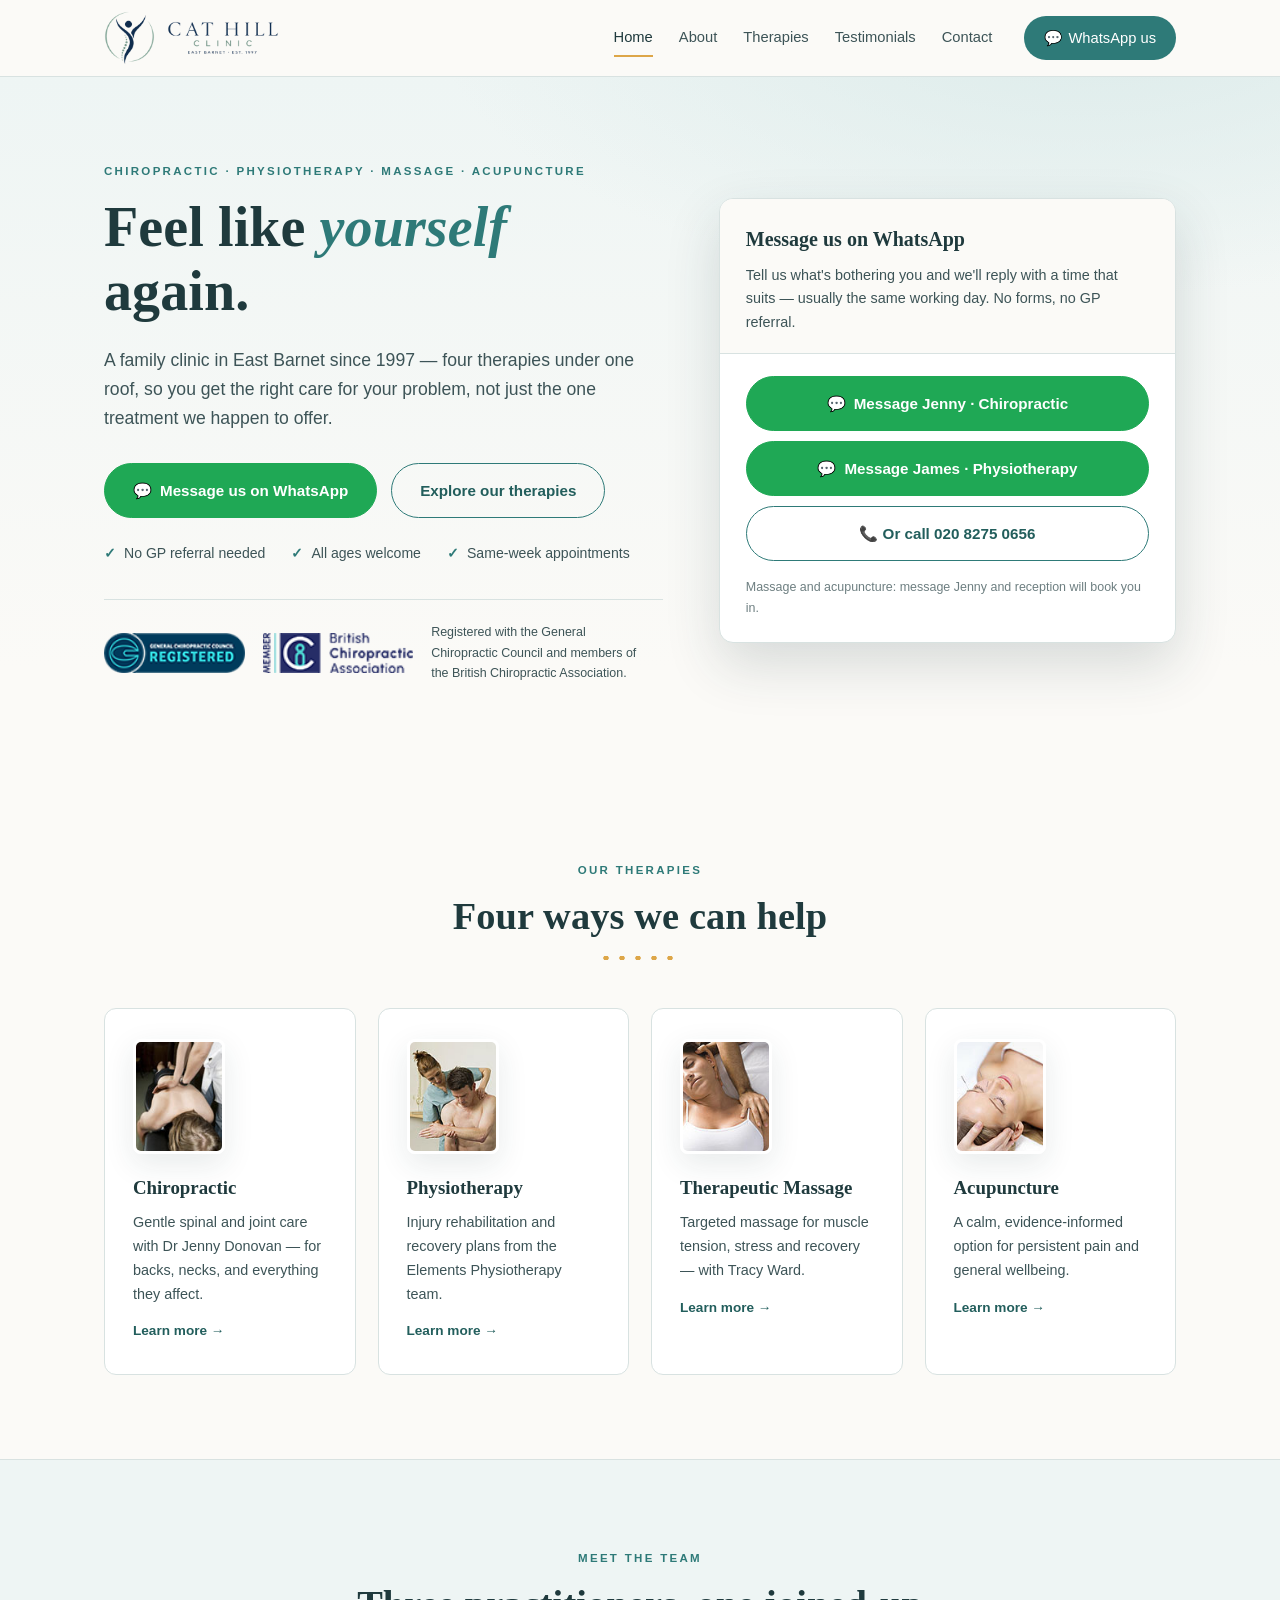
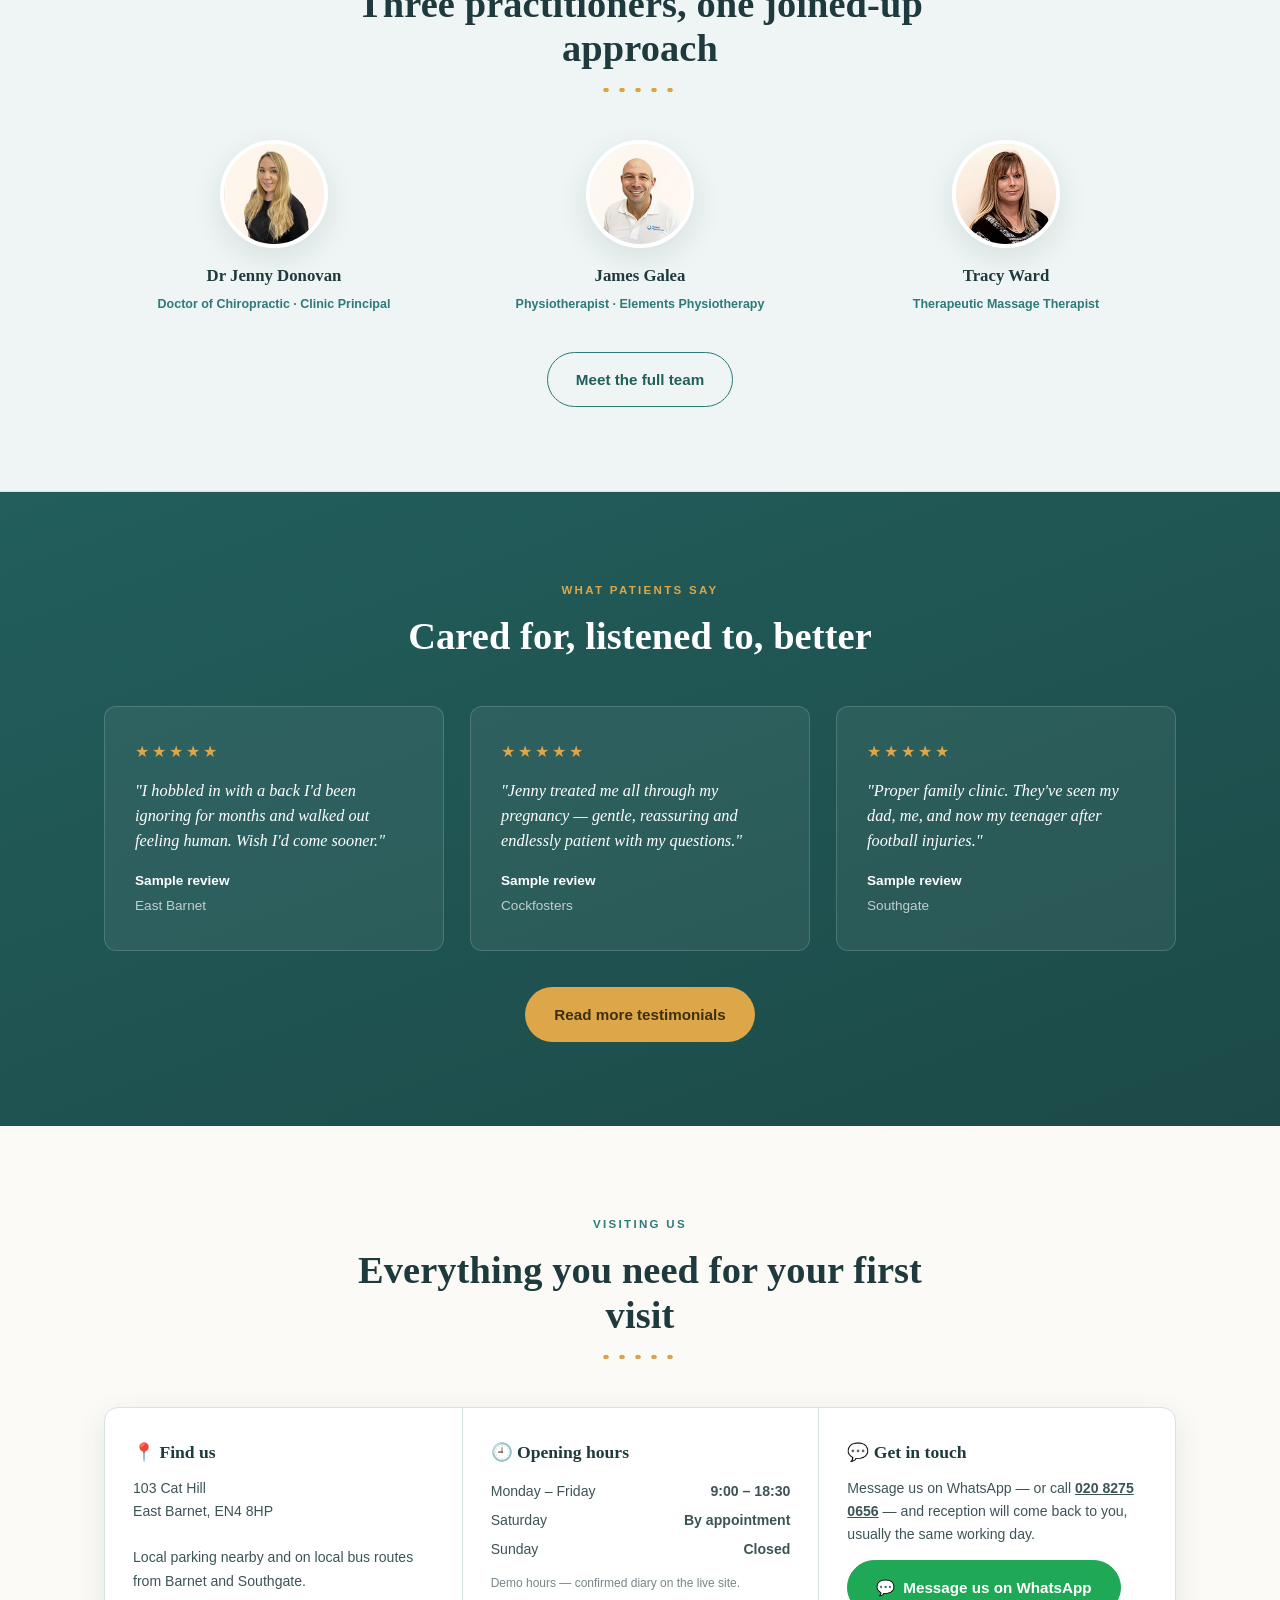
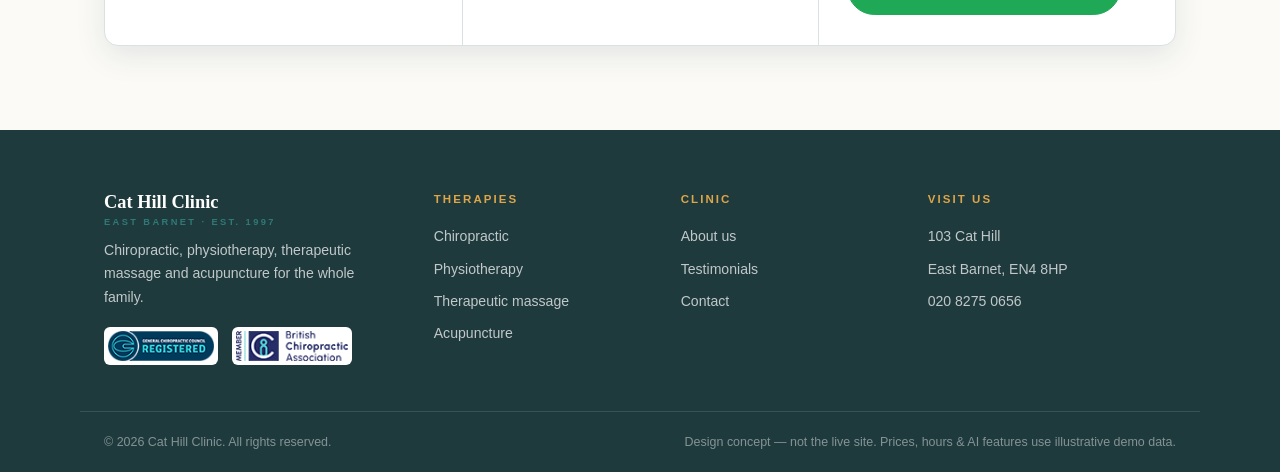
==== commit 57a8444d: "Sept 2026 scope: new spine emblem logo, WhatsApp-first contact (no booking, no form), quiz and chat " ====
--- a/index.html
+++ b/index.html
@@ -5,7 +5,7 @@
 <meta name="viewport" content="width=device-width, initial-scale=1.0">
 <title>Cat Hill Clinic — Chiropractic, Physiotherapy, Massage &amp; Acupuncture in East Barnet</title>
 <meta name="description" content="Family clinic in East Barnet since 1997. Chiropractic, physiotherapy, therapeutic massage and acupuncture under one roof.">
-<link rel="icon" href="assets/logo_new.png">
+<link rel="icon" href="assets/logo-icon.png">
 <link rel="stylesheet" href="css/style.css">
 </head>
 <body>
@@ -13,7 +13,7 @@
 <header class="site-header">
   <div class="wrap header-in">
     <a class="brand" href="index.html">
-      <img src="assets/logo_new.png" alt="Cat Hill Clinic logo">
+      <img class="brand-icon" src="assets/logo-icon.png" alt=""><img class="brand-word" src="assets/logo-wordmark.png" alt="Cat Hill Clinic — East Barnet, est. 1997">
     </a>
     <nav class="main-nav" id="nav" aria-label="Main navigation">
       <a href="index.html" class="active">Home</a>
@@ -21,7 +21,7 @@
       <a href="therapies.html">Therapies</a>
       <a href="testimonials.html">Testimonials</a>
       <a href="contact.html">Contact</a>
-      <a href="contact.html" class="nav-cta">Book an appointment</a>
+      <a href="https://wa.me/442082750656?text=Hi%20Cat%20Hill%20Clinic%2C%20I%27d%20like%20to%20book%20an%20appointment" class="nav-cta" target="_blank" rel="noopener"><span class="wa-ic" aria-hidden="true">💬</span>WhatsApp us</a>
     </nav>
     <button class="nav-toggle" aria-label="Menu" aria-expanded="false">☰</button>
   </div>
@@ -34,7 +34,7 @@
       <h1>Feel like <span class="sea-i">yourself</span> again.</h1>
       <p class="lede">A family clinic in East Barnet since 1997 — four therapies under one roof, so you get the right care for your problem, not just the one treatment we happen to offer.</p>
       <div class="cta-buttons" style="justify-content: flex-start;">
-        <a href="contact.html" class="btn btn-sea">Book an appointment</a>
+        <a href="https://wa.me/442082750656?text=Hi%20Cat%20Hill%20Clinic%2C%20I%27d%20like%20to%20book%20an%20appointment" class="btn btn-wa" target="_blank" rel="noopener"><span class="wa-ic" aria-hidden="true">💬</span>Message us on WhatsApp</a>
         <a href="therapies.html" class="btn btn-outline">Explore our therapies</a>
       </div>
       <ul class="hero-points">
@@ -49,12 +49,17 @@
       </div>
     </div>
 
-    <div class="quiz-card" data-quiz>
-      <div class="quiz-top">
-        <h3>Not sure which therapy you need?</h3>
-        <span class="quiz-badge">✨ AI Check</span>
-      </div>
-      <div class="quiz-body"><!-- quiz.js renders here --></div>
+    <div class="wa-card reveal">
+      <div class="wa-top">
+        <h3>Message us on WhatsApp</h3>
+        <p>Tell us what's bothering you and we'll reply with a time that suits — usually the same working day. No forms, no GP referral.</p>
+      </div>
+      <div class="wa-body">
+        <a class="btn btn-wa" href="https://wa.me/442082750656?text=Hi%20Jenny%2C%20I%27d%20like%20to%20book%20a%20chiropractic%20appointment" target="_blank" rel="noopener"><span class="wa-ic" aria-hidden="true">💬</span>Message Jenny · Chiropractic</a>
+        <a class="btn btn-wa" href="https://wa.me/442082750656?text=Hi%20James%2C%20I%27d%20like%20to%20book%20a%20physiotherapy%20appointment" target="_blank" rel="noopener"><span class="wa-ic" aria-hidden="true">💬</span>Message James · Physiotherapy</a>
+        <a class="btn btn-outline" href="tel:02082750656">📞 Or call 020 8275 0656</a>
+        <p class="wa-note">Massage and acupuncture: message Jenny and reception will book you in.</p>
+      </div>
     </div>
   </div>
 </section>
@@ -176,9 +181,9 @@
         <p style="margin-top: 10px; font-size: 0.75rem; opacity: 0.7;">Demo hours — confirmed diary on the live site.</p>
       </div>
       <div>
-        <h3>📞 Book</h3>
-        <p>Call <a href="tel:02082750656"><b>020 8275 0656</b></a> or send an enquiry and reception will come back to you.</p>
-        <a href="contact.html" class="btn btn-sea" style="margin-top: 14px;">Book an appointment</a>
+        <h3>💬 Get in touch</h3>
+        <p>Message us on WhatsApp — or call <a href="tel:02082750656"><b>020 8275 0656</b></a> — and reception will come back to you, usually the same working day.</p>
+        <a href="https://wa.me/442082750656?text=Hi%20Cat%20Hill%20Clinic%2C%20I%27d%20like%20to%20book%20an%20appointment" class="btn btn-wa" style="margin-top: 14px;" target="_blank" rel="noopener"><span class="wa-ic" aria-hidden="true">💬</span>Message us on WhatsApp</a>
       </div>
     </div>
   </div>
@@ -208,7 +213,7 @@
       <ul>
         <li><a href="about.html">About us</a></li>
         <li><a href="testimonials.html">Testimonials</a></li>
-        <li><a href="contact.html">Contact &amp; booking</a></li>
+        <li><a href="contact.html">Contact</a></li>
       </ul>
     </div>
     <div>
@@ -227,7 +232,5 @@
 </footer>
 
 <script src="js/main.js"></script>
-<script src="js/quiz.js"></script>
-<script src="js/chat.js"></script>
 </body>
 </html>
--- a/css/style.css
+++ b/css/style.css
@@ -132,6 +132,24 @@
 .brand { display: flex; align-items: center; gap: 12px; text-decoration: none; }
 
 .brand img { height: 50px; width: auto; }
+.brand .brand-icon { height: 54px; }
+.brand .brand-word { height: 34px; }
+@media (max-width: 640px) { .brand .brand-word { height: 24px; } .brand .brand-icon { height: 44px; } }
+
+/* WhatsApp-first contact (Sept 2026 scope: no booking, no forms) */
+.btn-wa { background: #1FA855; color: #fff; border: 1px solid #1FA855; display: inline-flex; align-items: center; gap: 8px; }
+.btn-wa:hover { background: #178F47; border-color: #178F47; color: #fff; }
+.nav-cta .wa-ic, .btn-wa .wa-ic { font-size: 1em; line-height: 1; }
+.nav-cta .wa-ic { margin-right: 6px; }
+.wa-card { background: #fff; border: 1px solid var(--line); border-radius: 14px; box-shadow: var(--shadow-lg); overflow: hidden; }
+.wa-top { padding: 24px 26px 18px; border-bottom: 1px solid var(--line); background: var(--paper); }
+.wa-top h3 { font-family: var(--serif); font-size: 1.25rem; color: var(--ink); margin: 0 0 8px; }
+.wa-top p { margin: 0; font-size: 0.9rem; }
+.wa-body { padding: 22px 26px 24px; display: flex; flex-direction: column; gap: 10px; }
+.wa-body .btn { width: 100%; justify-content: center; text-align: center; }
+.wa-note { margin: 6px 0 0; font-size: 0.78rem; opacity: 0.75; }
+.wa-card-page .wa-top { padding: 30px 32px 20px; }
+.wa-card-page .wa-body { padding: 26px 32px 30px; }
 
 .brand-name {
   font-family: var(--serif);
@@ -205,7 +223,8 @@
   grid-template-columns: 1.1fr 0.9fr;
   gap: 56px;
   align-items: center;
-  padding: 80px 0 88px;
+  padding-top: 80px;
+  padding-bottom: 88px;
 }
 
 .hero-in.hero-solo { grid-template-columns: 1fr; max-width: 720px; }
@@ -221,6 +240,7 @@
 /* accreditation strip */
 .accred {
   display: flex;
+  flex-wrap: wrap;
   align-items: center;
   gap: 18px;
   margin-top: 34px;
@@ -723,7 +743,8 @@
   display: grid;
   grid-template-columns: 1.4fr 1fr 1fr 1.2fr;
   gap: 40px;
-  padding: 60px 0 46px;
+  padding-top: 60px;
+  padding-bottom: 46px;
 }
 
 .footer-in h4 {
@@ -750,7 +771,8 @@
 
 .footer-legal {
   border-top: 1px solid rgba(255, 255, 255, 0.12);
-  padding: 20px 0;
+  padding-top: 20px;
+  padding-bottom: 20px;
   display: flex;
   justify-content: space-between;
   gap: 16px;
@@ -907,7 +929,7 @@
 /* ---------- Responsive ---------- */
 
 @media (max-width: 960px) {
-  .hero-in { grid-template-columns: 1fr; gap: 44px; padding: 60px 0 68px; }
+  .hero-in { grid-template-columns: 1fr; gap: 44px; padding-top: 60px; padding-bottom: 68px; }
   .grid-3, .grid-4 { grid-template-columns: 1fr 1fr; }
   .detail-grid { grid-template-columns: 1fr; }
   .detail-grid .aside { position: static; }
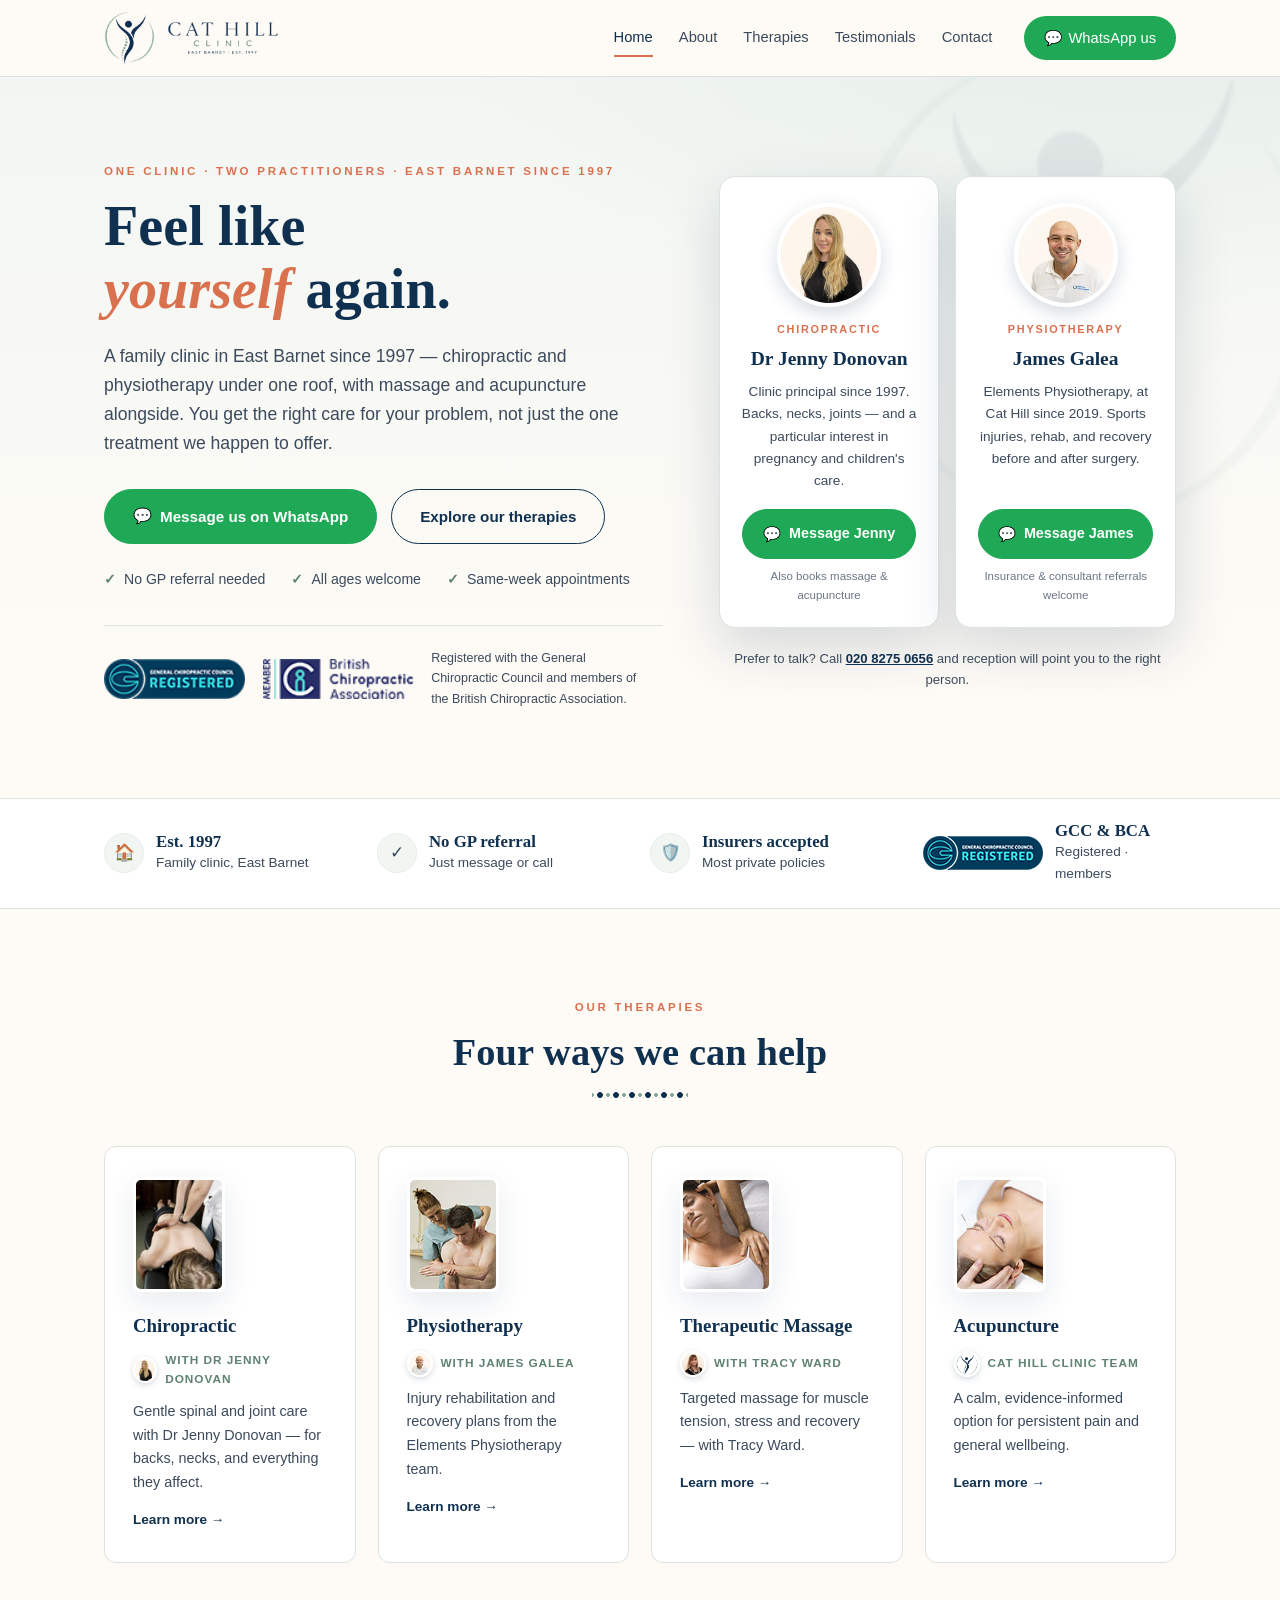
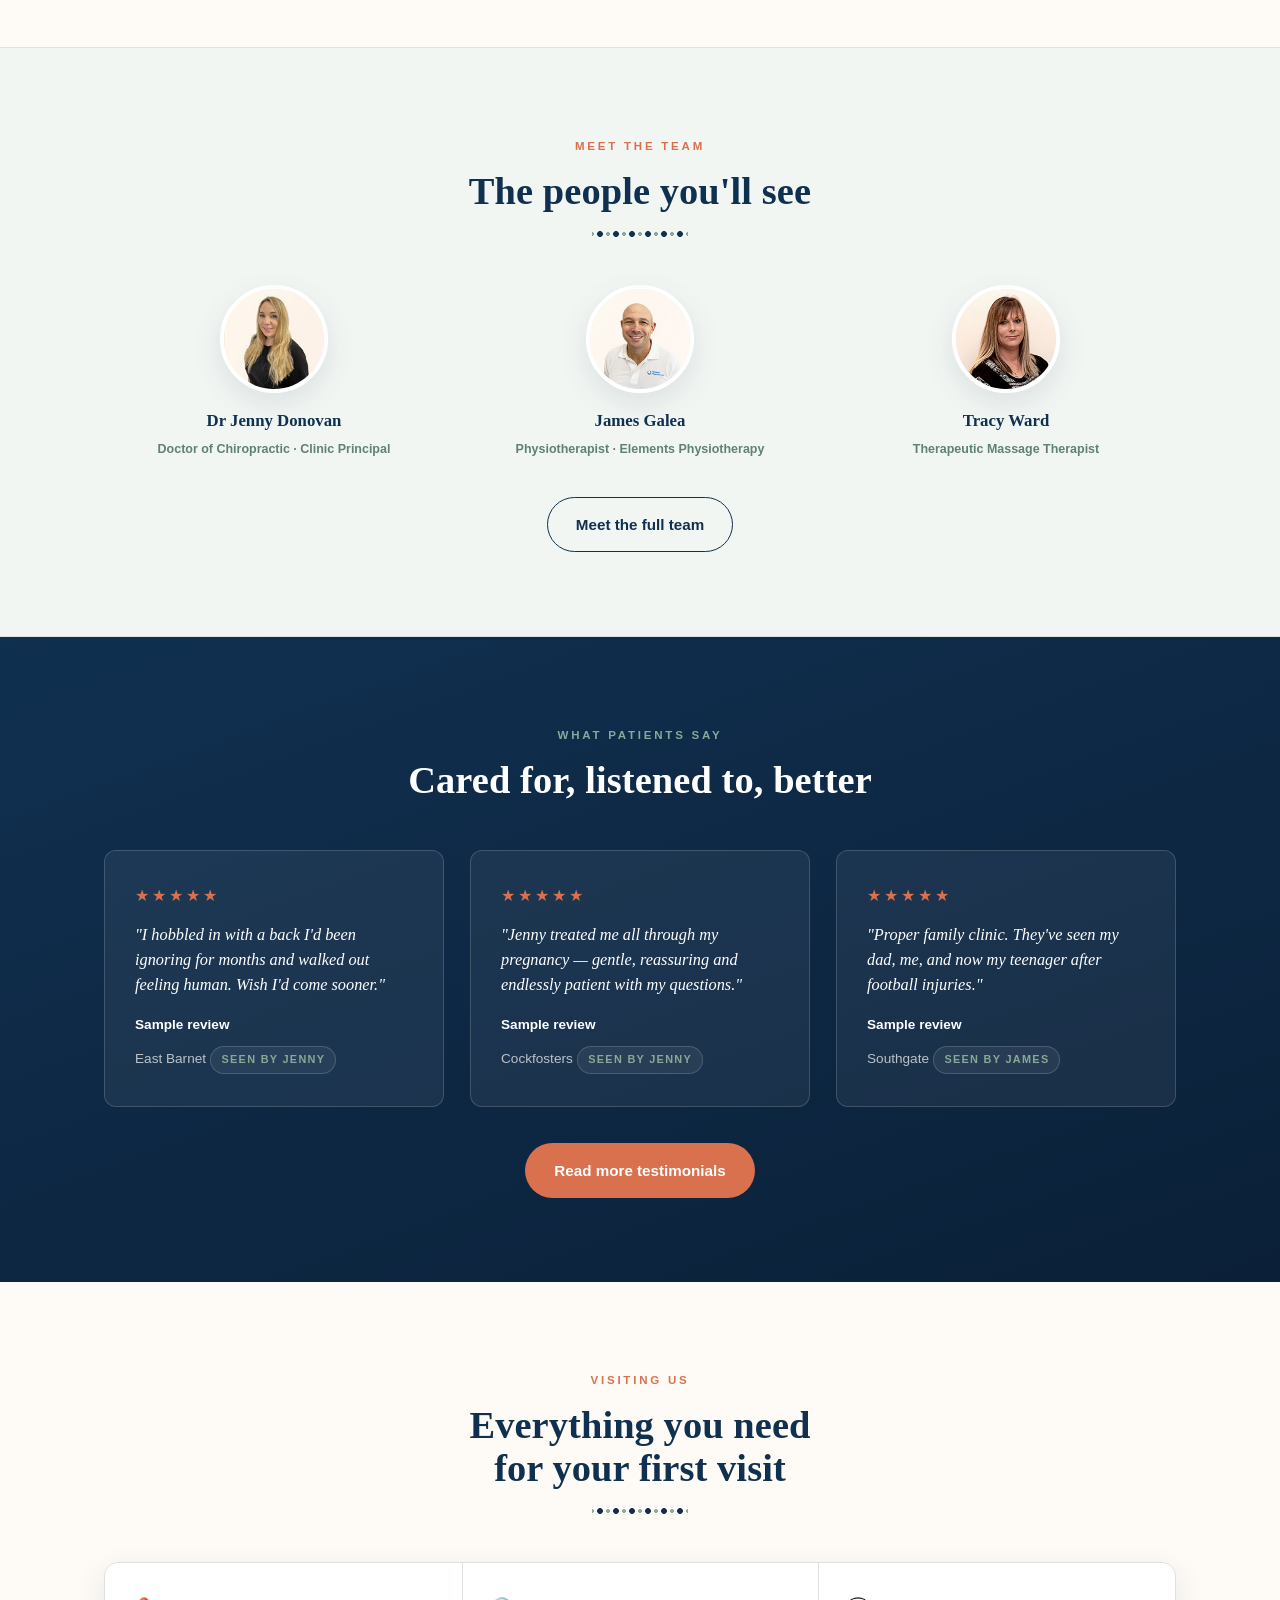
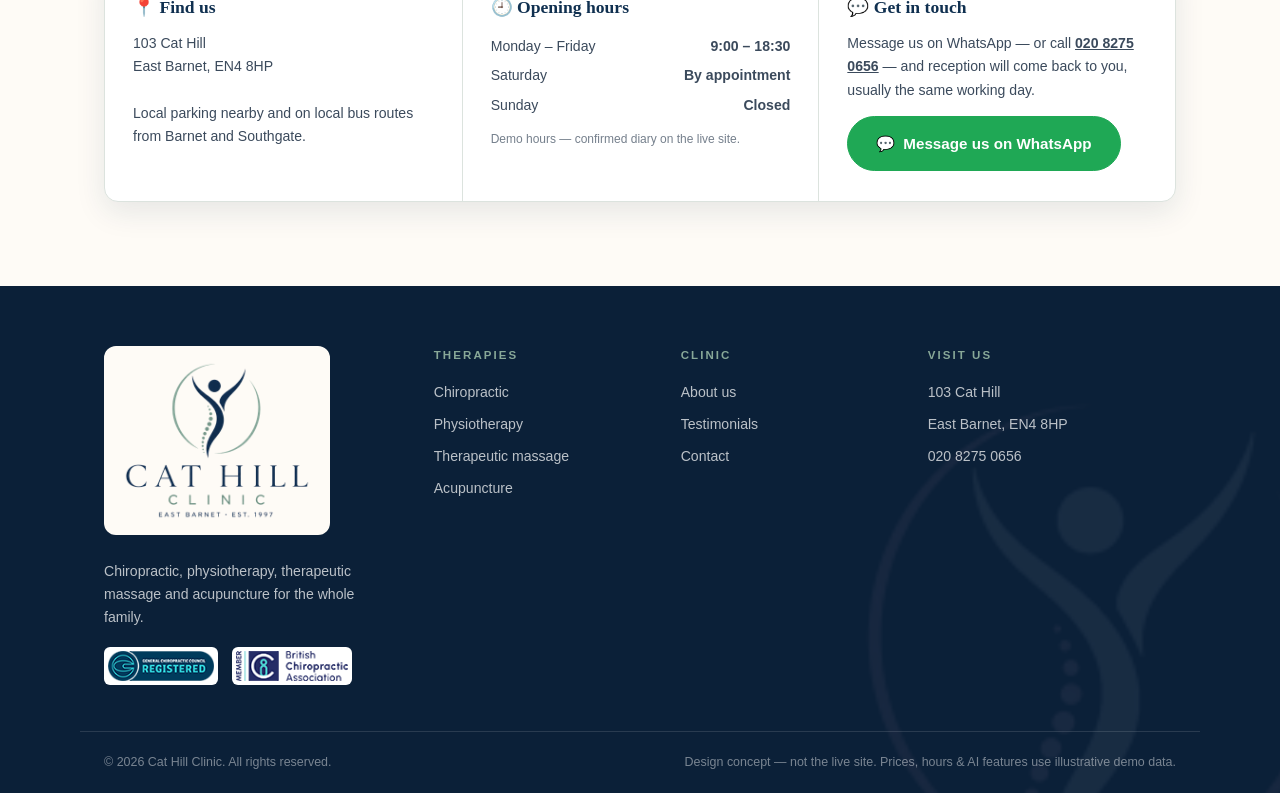
==== commit 4ef33214: "Redesign around the new emblem: navy/sage/coral, practitioner-led hero, trust strip, mobile WhatsApp" ====
--- a/index.html
+++ b/index.html
@@ -30,9 +30,9 @@
 <section class="hero">
   <div class="wrap hero-in">
     <div>
-      <span class="eyebrow">Chiropractic · Physiotherapy · Massage · Acupuncture</span>
+      <span class="eyebrow">One clinic · Two practitioners · East Barnet since 1997</span>
       <h1>Feel like <span class="sea-i">yourself</span> again.</h1>
-      <p class="lede">A family clinic in East Barnet since 1997 — four therapies under one roof, so you get the right care for your problem, not just the one treatment we happen to offer.</p>
+      <p class="lede">A family clinic in East Barnet since 1997 — chiropractic and physiotherapy under one roof, with massage and acupuncture alongside. You get the right care for your problem, not just the one treatment we happen to offer.</p>
       <div class="cta-buttons" style="justify-content: flex-start;">
         <a href="https://wa.me/442082750656?text=Hi%20Cat%20Hill%20Clinic%2C%20I%27d%20like%20to%20book%20an%20appointment" class="btn btn-wa" target="_blank" rel="noopener"><span class="wa-ic" aria-hidden="true">💬</span>Message us on WhatsApp</a>
         <a href="therapies.html" class="btn btn-outline">Explore our therapies</a>
@@ -49,18 +49,34 @@
       </div>
     </div>
 
-    <div class="wa-card reveal">
-      <div class="wa-top">
-        <h3>Message us on WhatsApp</h3>
-        <p>Tell us what's bothering you and we'll reply with a time that suits — usually the same working day. No forms, no GP referral.</p>
-      </div>
-      <div class="wa-body">
-        <a class="btn btn-wa" href="https://wa.me/442082750656?text=Hi%20Jenny%2C%20I%27d%20like%20to%20book%20a%20chiropractic%20appointment" target="_blank" rel="noopener"><span class="wa-ic" aria-hidden="true">💬</span>Message Jenny · Chiropractic</a>
-        <a class="btn btn-wa" href="https://wa.me/442082750656?text=Hi%20James%2C%20I%27d%20like%20to%20book%20a%20physiotherapy%20appointment" target="_blank" rel="noopener"><span class="wa-ic" aria-hidden="true">💬</span>Message James · Physiotherapy</a>
-        <a class="btn btn-outline" href="tel:02082750656">📞 Or call 020 8275 0656</a>
-        <p class="wa-note">Massage and acupuncture: message Jenny and reception will book you in.</p>
-      </div>
-    </div>
+    <div class="pract-pair reveal">
+      <div class="pract-card">
+        <img src="assets/jennifer2.jpg" alt="Dr Jenny Donovan">
+        <span class="p-role">Chiropractic</span>
+        <h3>Dr Jenny Donovan</h3>
+        <p>Clinic principal since 1997. Backs, necks, joints — and a particular interest in pregnancy and children's care.</p>
+        <a href="https://wa.me/442082750656?text=Hi%20Jenny%2C%20I%27d%20like%20to%20book%20a%20chiropractic%20appointment" class="btn btn-wa" target="_blank" rel="noopener"><span class="wa-ic" aria-hidden="true">💬</span>Message Jenny</a>
+        <span class="p-sub">Also books massage &amp; acupuncture</span>
+      </div>
+      <div class="pract-card">
+        <img src="assets/jamesgalea.jpg" alt="James Galea">
+        <span class="p-role">Physiotherapy</span>
+        <h3>James Galea</h3>
+        <p>Elements Physiotherapy, at Cat Hill since 2019. Sports injuries, rehab, and recovery before and after surgery.</p>
+        <a href="https://wa.me/442082750656?text=Hi%20James%2C%20I%27d%20like%20to%20book%20a%20physiotherapy%20appointment" class="btn btn-wa" target="_blank" rel="noopener"><span class="wa-ic" aria-hidden="true">💬</span>Message James</a>
+        <span class="p-sub">Insurance &amp; consultant referrals welcome</span>
+      </div>
+      <p class="pract-pair-note">Prefer to talk? Call <a href="tel:02082750656">020 8275 0656</a> and reception will point you to the right person.</p>
+    </div>
+  </div>
+</section>
+
+<section class="trust-strip">
+  <div class="wrap trust-in">
+    <div><span class="t-ic">🏠</span><div><b>Est. 1997</b>Family clinic, East Barnet</div></div>
+    <div><span class="t-ic">✓</span><div><b>No GP referral</b>Just message or call</div></div>
+    <div><span class="t-ic">🛡️</span><div><b>Insurers accepted</b>Most private policies</div></div>
+    <div><img src="assets/GCC_logo.png" alt="General Chiropractic Council registered"><div><b>GCC &amp; BCA</b>Registered · members</div></div>
   </div>
 </section>
 
@@ -75,24 +91,28 @@
       <a class="card therapy-card reveal" href="chiropractic.html">
         <img class="t-photo" src="assets/chiropractic.jpg" alt="Chiropractic treatment at Cat Hill Clinic">
         <h3>Chiropractic</h3>
+        <span class="who"><img src="assets/jennifer2.jpg" alt="">with Dr Jenny Donovan</span>
         <p>Gentle spinal and joint care with Dr Jenny Donovan — for backs, necks, and everything they affect.</p>
         <span class="more">Learn more →</span>
       </a>
       <a class="card therapy-card reveal" href="physiotherapy.html">
         <img class="t-photo" src="assets/general.jpg" alt="Physiotherapy at Cat Hill Clinic">
         <h3>Physiotherapy</h3>
+        <span class="who"><img src="assets/jamesgalea.jpg" alt="">with James Galea</span>
         <p>Injury rehabilitation and recovery plans from the Elements Physiotherapy team.</p>
         <span class="more">Learn more →</span>
       </a>
       <a class="card therapy-card reveal" href="massage.html">
         <img class="t-photo" src="assets/sports_massage.jpg" alt="Therapeutic massage at Cat Hill Clinic">
         <h3>Therapeutic Massage</h3>
+        <span class="who"><img src="assets/tracy.jpg" alt="">with Tracy Ward</span>
         <p>Targeted massage for muscle tension, stress and recovery — with Tracy Ward.</p>
         <span class="more">Learn more →</span>
       </a>
       <a class="card therapy-card reveal" href="acupuncture.html">
         <img class="t-photo" src="assets/acupuncture.jpg" alt="Acupuncture at Cat Hill Clinic">
         <h3>Acupuncture</h3>
+        <span class="who"><img src="assets/logo-icon.png" alt="">Cat Hill Clinic team</span>
         <p>A calm, evidence-informed option for persistent pain and general wellbeing.</p>
         <span class="more">Learn more →</span>
       </a>
@@ -104,7 +124,7 @@
   <div class="wrap">
     <div class="section-head center reveal">
       <span class="eyebrow">Meet the team</span>
-      <h2>Three practitioners, one joined-up approach</h2>
+      <h2>The people you'll see</h2>
       <div class="spine-h"></div>
     </div>
     <div class="grid-3">
@@ -141,16 +161,19 @@
         <div class="stars">★★★★★</div>
         <blockquote>"I hobbled in with a back I'd been ignoring for months and walked out feeling human. Wish I'd come sooner."</blockquote>
         <cite><b>Sample review</b>East Barnet</cite>
+        <span class="seen-by">Seen by Jenny</span>
       </div>
       <div class="quote-card reveal">
         <div class="stars">★★★★★</div>
         <blockquote>"Jenny treated me all through my pregnancy — gentle, reassuring and endlessly patient with my questions."</blockquote>
         <cite><b>Sample review</b>Cockfosters</cite>
+        <span class="seen-by">Seen by Jenny</span>
       </div>
       <div class="quote-card reveal">
         <div class="stars">★★★★★</div>
         <blockquote>"Proper family clinic. They've seen my dad, me, and now my teenager after football injuries."</blockquote>
         <cite><b>Sample review</b>Southgate</cite>
+        <span class="seen-by">Seen by James</span>
       </div>
     </div>
     <div style="text-align:center; margin-top: 36px;" class="reveal">
@@ -192,7 +215,7 @@
 <footer class="site-footer">
   <div class="wrap footer-in">
     <div class="footer-brand">
-      <span class="brand-name" style="color:#fff;">Cat Hill Clinic<small>East Barnet · Est. 1997</small></span>
+      <div class="footer-logo"><img src="assets/logo-stacked.png" alt="Cat Hill Clinic — East Barnet, est. 1997"></div>
       <p>Chiropractic, physiotherapy, therapeutic massage and acupuncture for the whole family.</p>
       <div class="footer-accred">
         <img src="assets/GCC_logo.png" alt="General Chiropractic Council">
@@ -231,6 +254,11 @@
   </div>
 </footer>
 
+<div class="mobile-bar" aria-label="Quick contact">
+  <a href="https://wa.me/442082750656?text=Hi%20Cat%20Hill%20Clinic%2C%20I%27d%20like%20to%20book%20an%20appointment" class="btn btn-wa" target="_blank" rel="noopener"><span class="wa-ic" aria-hidden="true">💬</span>WhatsApp</a>
+  <a href="tel:02082750656" class="btn btn-outline">📞 Call</a>
+</div>
+
 <script src="js/main.js"></script>
 </body>
 </html>
--- a/css/style.css
+++ b/css/style.css
@@ -1,19 +1,34 @@
-/* Cat Hill Clinic — full-site pitch mockup
-   Carries the approved single-page mockup's identity: sea teal on warm paper,
-   Charter serif, honey accent, spine motif. No webfonts — demos offline. */
+/* Cat Hill Clinic — full-site pitch mockup (Sept 2026 redesign)
+   Identity taken from the new emblem: navy #103050 + sage #88A898 on cream,
+   coral accent for warmth, tracked-serif wordmark feel. No webfonts — demos offline.
+   Legacy token names (--sea, --mist, --honey) are kept as aliases so older rules
+   pick up the new palette without churn. */
 
 :root {
-  --ink: #1F3A3D;
-  --sea: #2E7A78;
-  --sea-deep: #225E5C;
-  --mist: #DCEBEA;
-  --mist-soft: #EEF5F4;
-  --paper: #FBFAF7;
-  --honey: #DDA648;
-  --line: #D8E2E1;
-  --body: #3D5457;
-  --shadow: 0 10px 30px rgba(31, 58, 61, 0.10);
-  --shadow-lg: 0 22px 54px rgba(31, 58, 61, 0.16);
+  --navy: #103050;
+  --navy-deep: #0B2038;
+  --sage: #88A898;
+  --sage-deep: #5F8271;
+  --sage-tint: #E6EEE9;
+  --sage-soft: #F2F6F3;
+  --cream: #FEFBF6;
+  --coral: #D9714E;
+  --coral-deep: #C25B39;
+  --coral-soft: #FBE9E2;
+  --wa: #1FA855;
+  --wa-deep: #178F47;
+
+  --ink: var(--navy);
+  --sea: var(--sage-deep);
+  --sea-deep: var(--navy);
+  --mist: var(--sage-tint);
+  --mist-soft: var(--sage-soft);
+  --paper: var(--cream);
+  --honey: var(--coral);
+  --line: #DCE3DE;
+  --body: #3B4A5C;
+  --shadow: 0 10px 30px rgba(16, 48, 80, 0.10);
+  --shadow-lg: 0 22px 54px rgba(16, 48, 80, 0.16);
   --serif: Charter, "Bitstream Charter", "Iowan Old Style", Georgia, serif;
   --sans: -apple-system, BlinkMacSystemFont, "Segoe UI", Roboto, sans-serif;
 }
@@ -35,7 +50,7 @@
 
 a { color: inherit; }
 
-:focus-visible { outline: 2px solid var(--sea); outline-offset: 3px; }
+:focus-visible { outline: 2px solid var(--coral); outline-offset: 3px; }
 
 .wrap { max-width: 1120px; margin: 0 auto; padding: 0 24px; }
 
@@ -45,8 +60,9 @@
   font-family: var(--serif);
   font-weight: 600;
   color: var(--ink);
-  line-height: 1.15;
+  line-height: 1.12;
   letter-spacing: 0.1px;
+  text-wrap: balance;
 }
 
 h1 { font-size: clamp(2.2rem, 4.8vw, 3.5rem); }
@@ -56,15 +72,15 @@
   display: inline-block;
   font-size: 0.72rem;
   font-weight: 700;
-  letter-spacing: 0.2em;
+  letter-spacing: 0.24em;
   text-transform: uppercase;
-  color: var(--sea);
+  color: var(--coral);
   margin-bottom: 14px;
 }
 
 .lede { font-size: 1.1rem; max-width: 58ch; }
 
-.sea-i { font-style: italic; color: var(--sea); }
+.sea-i { font-style: italic; color: var(--coral); }
 
 /* ---------- Spine motif ---------- */
 
@@ -76,10 +92,11 @@
 }
 
 .spine-h {
-  height: 4px;
-  width: 84px;
-  background-image: radial-gradient(circle, var(--honey) 2.4px, transparent 3px);
-  background-size: 16px 4px;
+  height: 6px;
+  width: 96px;
+  background-image: radial-gradient(circle, var(--navy) 2.6px, transparent 3.2px), radial-gradient(circle, var(--sage) 1.6px, transparent 2.2px);
+  background-size: 16px 6px, 16px 6px;
+  background-position: 0 0, 8px 0;
   background-repeat: repeat-x;
   margin: 18px 0 0;
 }
@@ -101,14 +118,14 @@
 
 .btn:hover { transform: translateY(-1px); }
 
-.btn-sea { background: var(--sea); color: #fff; }
-.btn-sea:hover { box-shadow: 0 8px 22px rgba(46, 122, 120, 0.4); background: var(--sea-deep); }
-
-.btn-outline { background: transparent; color: var(--sea-deep); border-color: var(--sea); }
-.btn-outline:hover { background: var(--mist-soft); }
-
-.btn-honey { background: var(--honey); color: #3d2f10; }
-.btn-honey:hover { box-shadow: 0 8px 22px rgba(221, 166, 72, 0.45); }
+.btn-sea { background: var(--navy); color: #fff; }
+.btn-sea:hover { box-shadow: 0 8px 22px rgba(16, 48, 80, 0.35); background: var(--navy-deep); }
+
+.btn-outline { background: transparent; color: var(--navy); border-color: var(--navy); }
+.btn-outline:hover { background: var(--sage-soft); }
+
+.btn-honey { background: var(--coral); color: #fff; }
+.btn-honey:hover { box-shadow: 0 8px 22px rgba(217, 113, 78, 0.4); background: var(--coral-deep); }
 
 /* ---------- Header ---------- */
 
@@ -116,7 +133,7 @@
   position: sticky;
   top: 0;
   z-index: 90;
-  background: rgba(251, 250, 247, 0.96);
+  background: rgba(254, 251, 246, 0.94);
   backdrop-filter: blur(10px);
   border-bottom: 1px solid var(--line);
 }
@@ -137,8 +154,8 @@
 @media (max-width: 640px) { .brand .brand-word { height: 24px; } .brand .brand-icon { height: 44px; } }
 
 /* WhatsApp-first contact (Sept 2026 scope: no booking, no forms) */
-.btn-wa { background: #1FA855; color: #fff; border: 1px solid #1FA855; display: inline-flex; align-items: center; gap: 8px; }
-.btn-wa:hover { background: #178F47; border-color: #178F47; color: #fff; }
+.btn-wa { background: var(--wa); color: #fff; border: 1px solid var(--wa); display: inline-flex; align-items: center; justify-content: center; gap: 8px; }
+.btn-wa:hover { background: var(--wa-deep); border-color: var(--wa-deep); color: #fff; box-shadow: 0 8px 22px rgba(31, 168, 85, 0.35); }
 .nav-cta .wa-ic, .btn-wa .wa-ic { font-size: 1em; line-height: 1; }
 .nav-cta .wa-ic { margin-right: 6px; }
 .wa-card { background: #fff; border: 1px solid var(--line); border-radius: 14px; box-shadow: var(--shadow-lg); overflow: hidden; }
@@ -183,18 +200,18 @@
 
 .main-nav a:hover { color: var(--sea-deep); }
 
-.main-nav a.active { color: var(--ink); border-bottom-color: var(--honey); }
+.main-nav a.active { color: var(--ink); border-bottom-color: var(--coral); }
 
 .main-nav a.nav-cta {
   margin-left: 6px;
   padding: 10px 20px;
   border-bottom: none;
   border-radius: 999px;
-  background: var(--sea);
+  background: var(--wa);
   color: #fff;
 }
 
-.main-nav a.nav-cta:hover { background: var(--sea-deep); color: #fff; }
+.main-nav a.nav-cta:hover { background: var(--wa-deep); color: #fff; }
 
 .nav-toggle {
   display: none;
@@ -212,10 +229,26 @@
 .hero {
   position: relative;
   background:
-    radial-gradient(1100px 480px at 85% -10%, var(--mist) 0%, transparent 60%),
-    linear-gradient(180deg, var(--mist-soft) 0%, var(--paper) 85%);
+    radial-gradient(1100px 520px at 88% -10%, var(--sage-tint) 0%, transparent 62%),
+    linear-gradient(180deg, var(--sage-soft) 0%, var(--cream) 85%);
   overflow: hidden;
 }
+
+.hero::before, .page-hero::before, .site-footer::before {
+  content: "";
+  position: absolute;
+  right: -60px;
+  top: -40px;
+  width: 520px;
+  height: 520px;
+  background: url("../assets/logo-icon.png") no-repeat center / contain;
+  opacity: 0.06;
+  pointer-events: none;
+}
+.page-hero::before { width: 360px; height: 360px; right: -40px; top: -60px; opacity: 0.07; }
+.site-footer::before { opacity: 0.05; filter: invert(1) brightness(2); right: -80px; top: auto; bottom: -120px; }
+.page-hero, .site-footer { position: relative; overflow: hidden; }
+.page-hero .wrap, .site-footer .wrap { position: relative; }
 
 .hero-in {
   position: relative;
@@ -235,7 +268,7 @@
 
 .hero-points li { font-size: 0.88rem; display: flex; align-items: center; gap: 8px; }
 
-.hero-points .tick { color: var(--sea); font-weight: 700; }
+.hero-points .tick { color: var(--sage-deep); font-weight: 700; }
 
 /* accreditation strip */
 .accred {
@@ -252,12 +285,70 @@
 
 .accred span { font-size: 0.78rem; color: var(--body); max-width: 30ch; }
 
+/* ---------- Practitioner pair (home hero + contact) ---------- */
+
+.pract-pair { display: grid; grid-template-columns: 1fr 1fr; gap: 16px; }
+
+.pract-card {
+  background: #fff;
+  border: 1px solid var(--line);
+  border-radius: 16px;
+  padding: 26px 22px 22px;
+  text-align: center;
+  box-shadow: var(--shadow-lg);
+  display: flex;
+  flex-direction: column;
+  align-items: center;
+}
+
+.pract-card img {
+  width: 104px; height: 104px;
+  border-radius: 50%;
+  object-fit: cover; object-position: top;
+  border: 4px solid #fff;
+  box-shadow: 0 6px 18px rgba(16, 48, 80, 0.18);
+  margin-bottom: 14px;
+}
+
+.pract-card .p-role { font-size: 0.68rem; font-weight: 700; letter-spacing: 0.16em; text-transform: uppercase; color: var(--coral); }
+.pract-card h3 { font-family: var(--serif); font-size: 1.22rem; color: var(--ink); margin: 4px 0 6px; }
+.pract-card p { font-size: 0.85rem; margin-bottom: 16px; flex: 1; }
+.pract-card .btn { width: 100%; padding: 12px 16px; font-size: 0.9rem; }
+.pract-card .p-sub { font-size: 0.72rem; margin-top: 8px; opacity: 0.75; }
+
+.pract-pair-note { grid-column: 1 / -1; text-align: center; font-size: 0.82rem; margin-top: 4px; }
+.pract-pair-note a { color: var(--navy); font-weight: 600; }
+
+/* ---------- Trust strip ---------- */
+
+.trust-strip { background: #fff; border-top: 1px solid var(--line); border-bottom: 1px solid var(--line); }
+.trust-in { display: grid; grid-template-columns: repeat(4, 1fr); gap: 20px; padding: 22px 24px; }
+.trust-in > div { display: flex; align-items: center; gap: 12px; font-size: 0.85rem; color: var(--body); }
+.trust-in b { display: block; font-family: var(--serif); font-size: 1.05rem; color: var(--ink); line-height: 1.2; }
+.trust-in .t-ic { width: 40px; height: 40px; border-radius: 50%; background: var(--sage-soft); border: 1px solid var(--sage-tint); display: flex; align-items: center; justify-content: center; font-size: 1.05rem; flex-shrink: 0; }
+.trust-in img { height: 34px; width: auto; }
+
+/* ---------- Mobile sticky bar ---------- */
+
+.mobile-bar {
+  display: none;
+  position: fixed;
+  left: 0; right: 0; bottom: 0;
+  z-index: 150;
+  background: rgba(254, 251, 246, 0.96);
+  backdrop-filter: blur(10px);
+  border-top: 1px solid var(--line);
+  padding: 10px 14px calc(10px + env(safe-area-inset-bottom));
+  gap: 10px;
+}
+.mobile-bar .btn { flex: 1; padding: 12px 14px; font-size: 0.9rem; text-align: center; }
+
 /* ---------- Page hero (inner pages) ---------- */
 
 .page-hero {
   background:
-    radial-gradient(900px 400px at 90% -20%, var(--mist) 0%, transparent 60%),
-    var(--mist-soft);
+    radial-gradient(900px 400px at 90% -20%, var(--sage-tint) 0%, transparent 60%),
+    var(--sage-soft);
   border-bottom: 1px solid var(--line);
   padding: 64px 0 56px;
 }
@@ -268,10 +359,10 @@
   font-size: 0.78rem;
   letter-spacing: 0.08em;
   text-transform: uppercase;
-  color: var(--sea);
+  color: var(--sage-deep);
   margin-bottom: 12px;
 }
-.page-hero .crumb a { color: var(--sea); text-decoration: none; }
+.page-hero .crumb a { color: var(--sage-deep); text-decoration: none; }
 .page-hero .crumb a:hover { text-decoration: underline; }
 
 /* ---------- Quiz card (signature) ---------- */
@@ -381,10 +472,10 @@
 
 .section.tint { background: var(--mist-soft); border-top: 1px solid var(--line); border-bottom: 1px solid var(--line); }
 
-.section.deep { background: linear-gradient(160deg, var(--sea-deep) 0%, #1c4a48 100%); }
+.section.deep { background: linear-gradient(160deg, var(--navy) 0%, var(--navy-deep) 100%); }
 
 .section.deep h2, .section.deep .quote-card blockquote { color: #fff; }
-.section.deep .eyebrow { color: var(--honey); }
+.section.deep .eyebrow { color: var(--sage); }
 .section.deep .lede { color: rgba(255, 255, 255, 0.8); }
 
 .section-head { max-width: 620px; margin-bottom: 48px; }
@@ -417,7 +508,11 @@
 
 .card p { font-size: 0.9rem; }
 
-.card .more { display: inline-block; margin-top: 14px; font-size: 0.85rem; font-weight: 600; color: var(--sea-deep); }
+.card .more { display: inline-block; margin-top: 14px; font-size: 0.85rem; font-weight: 600; color: var(--navy); }
+
+/* who you'll see chip on therapy cards */
+.card .who { display: inline-flex; align-items: center; gap: 8px; margin: 2px 0 10px; font-size: 0.74rem; font-weight: 700; letter-spacing: 0.08em; text-transform: uppercase; color: var(--sage-deep); }
+.card .who img { width: 26px; height: 26px; border-radius: 50%; object-fit: cover; object-position: top; border: 2px solid #fff; box-shadow: 0 2px 6px rgba(16,48,80,0.18); }
 
 /* therapy card with small real photo */
 .therapy-card { display: flex; flex-direction: column; }
@@ -456,7 +551,7 @@
 .team-card .t-role {
   font-size: 0.75rem; font-weight: 700;
   letter-spacing: 0.12em; text-transform: uppercase;
-  color: var(--sea);
+  color: var(--sage-deep);
   margin: 2px 0 10px;
 }
 
@@ -475,7 +570,7 @@
   margin: 0 auto 14px;
 }
 .team-mini h3 { font-family: var(--serif); font-size: 1.05rem; color: var(--ink); }
-.team-mini span { font-size: 0.78rem; color: var(--sea); font-weight: 600; }
+.team-mini span { font-size: 0.78rem; color: var(--sage-deep); font-weight: 600; }
 
 /* ---------- Testimonials ---------- */
 
@@ -488,7 +583,9 @@
 
 .section.deep .quote-card { background: rgba(255, 255, 255, 0.06); border-color: rgba(255, 255, 255, 0.16); }
 
-.quote-card .stars { color: var(--honey); letter-spacing: 3px; margin-bottom: 12px; }
+.quote-card .stars { color: var(--coral); letter-spacing: 3px; margin-bottom: 12px; }
+.quote-card .seen-by { display: inline-block; margin-top: 10px; font-size: 0.68rem; font-weight: 700; letter-spacing: 0.12em; text-transform: uppercase; color: var(--sage-deep); background: var(--sage-soft); border: 1px solid var(--sage-tint); padding: 4px 10px; border-radius: 999px; }
+.section.deep .quote-card .seen-by { color: var(--sage); background: rgba(255,255,255,0.06); border-color: rgba(255,255,255,0.16); }
 
 .quote-card blockquote {
   font-family: var(--serif);
@@ -544,7 +641,7 @@
 
 .price-list li b { color: var(--ink); font-weight: 600; }
 
-.price-list .p-amount { font-family: var(--serif); font-size: 1.15rem; color: var(--sea-deep); white-space: nowrap; }
+.price-list .p-amount { font-family: var(--serif); font-size: 1.15rem; color: var(--coral-deep); white-space: nowrap; }
 
 .price-note { font-size: 0.75rem; text-align: center; margin-top: 14px; opacity: 0.75; }
 
@@ -580,6 +677,14 @@
 .aside ul { list-style: none; margin-bottom: 18px; }
 
 .aside li { font-size: 0.88rem; padding: 4px 0; display: flex; justify-content: space-between; gap: 10px; }
+.aside li b { color: var(--coral-deep); }
+
+/* practitioner card at the top of each therapy aside */
+.pract { display: flex; align-items: center; gap: 16px; padding-bottom: 18px; margin-bottom: 18px; border-bottom: 1px solid var(--line); }
+.pract img { width: 72px; height: 72px; border-radius: 50%; object-fit: cover; object-position: top; border: 3px solid #fff; box-shadow: var(--shadow); flex-shrink: 0; }
+.pract b { display: block; font-family: var(--serif); font-size: 1.08rem; color: var(--ink); line-height: 1.2; }
+.pract span { display: block; font-size: 0.72rem; font-weight: 700; letter-spacing: 0.1em; text-transform: uppercase; color: var(--sage-deep); margin-top: 4px; }
+.pract small { display: block; font-size: 0.78rem; margin-top: 4px; }
 
 .aside .btn { width: 100%; text-align: center; }
 
@@ -590,7 +695,7 @@
 .check-list li::before {
   content: "✓";
   position: absolute; left: 0;
-  color: var(--sea);
+  color: var(--sage-deep);
   font-weight: 700;
 }
 
@@ -625,7 +730,7 @@
 
 .faq summary::-webkit-details-marker { display: none; }
 
-.faq summary::after { content: "+"; font-family: var(--serif); font-size: 1.3rem; color: var(--sea); flex-shrink: 0; }
+.faq summary::after { content: "+"; font-family: var(--serif); font-size: 1.3rem; color: var(--coral); flex-shrink: 0; }
 
 .faq details[open] summary::after { content: "–"; }
 
@@ -700,8 +805,8 @@
 .info-list .icon {
   width: 42px; height: 42px; flex-shrink: 0;
   border-radius: 10px;
-  background: var(--mist);
-  color: var(--sea-deep);
+  background: var(--sage-tint);
+  color: var(--navy);
   display: flex; align-items: center; justify-content: center;
   font-size: 1.1rem;
 }
@@ -737,7 +842,9 @@
 
 /* ---------- Footer ---------- */
 
-.site-footer { background: var(--ink); color: rgba(255, 255, 255, 0.72); }
+.site-footer { background: var(--navy-deep); color: rgba(255, 255, 255, 0.72); }
+.footer-logo { display: inline-block; background: var(--cream); border-radius: 12px; padding: 14px 18px; margin-bottom: 4px; }
+.footer-logo img { width: 190px; height: auto; }
 
 .footer-in {
   display: grid;
@@ -752,7 +859,7 @@
   font-weight: 700;
   letter-spacing: 0.18em;
   text-transform: uppercase;
-  color: var(--honey);
+  color: var(--sage);
   margin-bottom: 16px;
 }
 
@@ -932,13 +1039,19 @@
   .hero-in { grid-template-columns: 1fr; gap: 44px; padding-top: 60px; padding-bottom: 68px; }
   .grid-3, .grid-4 { grid-template-columns: 1fr 1fr; }
   .detail-grid { grid-template-columns: 1fr; }
-  .detail-grid .aside { position: static; }
+  .detail-grid .aside { position: static; order: -1; }
   .visit-panel { grid-template-columns: 1fr; }
   .visit-panel > div + div { border-left: none; border-top: 1px solid var(--line); }
   .footer-in { grid-template-columns: 1fr 1fr; }
+  .hero::before { width: 380px; height: 380px; }
 }
 
 @media (max-width: 700px) {
+  body { padding-bottom: 72px; }
+  .mobile-bar { display: flex; }
+  .pract-pair { grid-template-columns: 1fr; }
+  .trust-in { grid-template-columns: 1fr 1fr; gap: 14px; padding: 18px 24px; }
+  .trust-in > div { font-size: 0.8rem; }
   .main-nav {
     position: absolute;
     top: 76px; left: 0; right: 0;
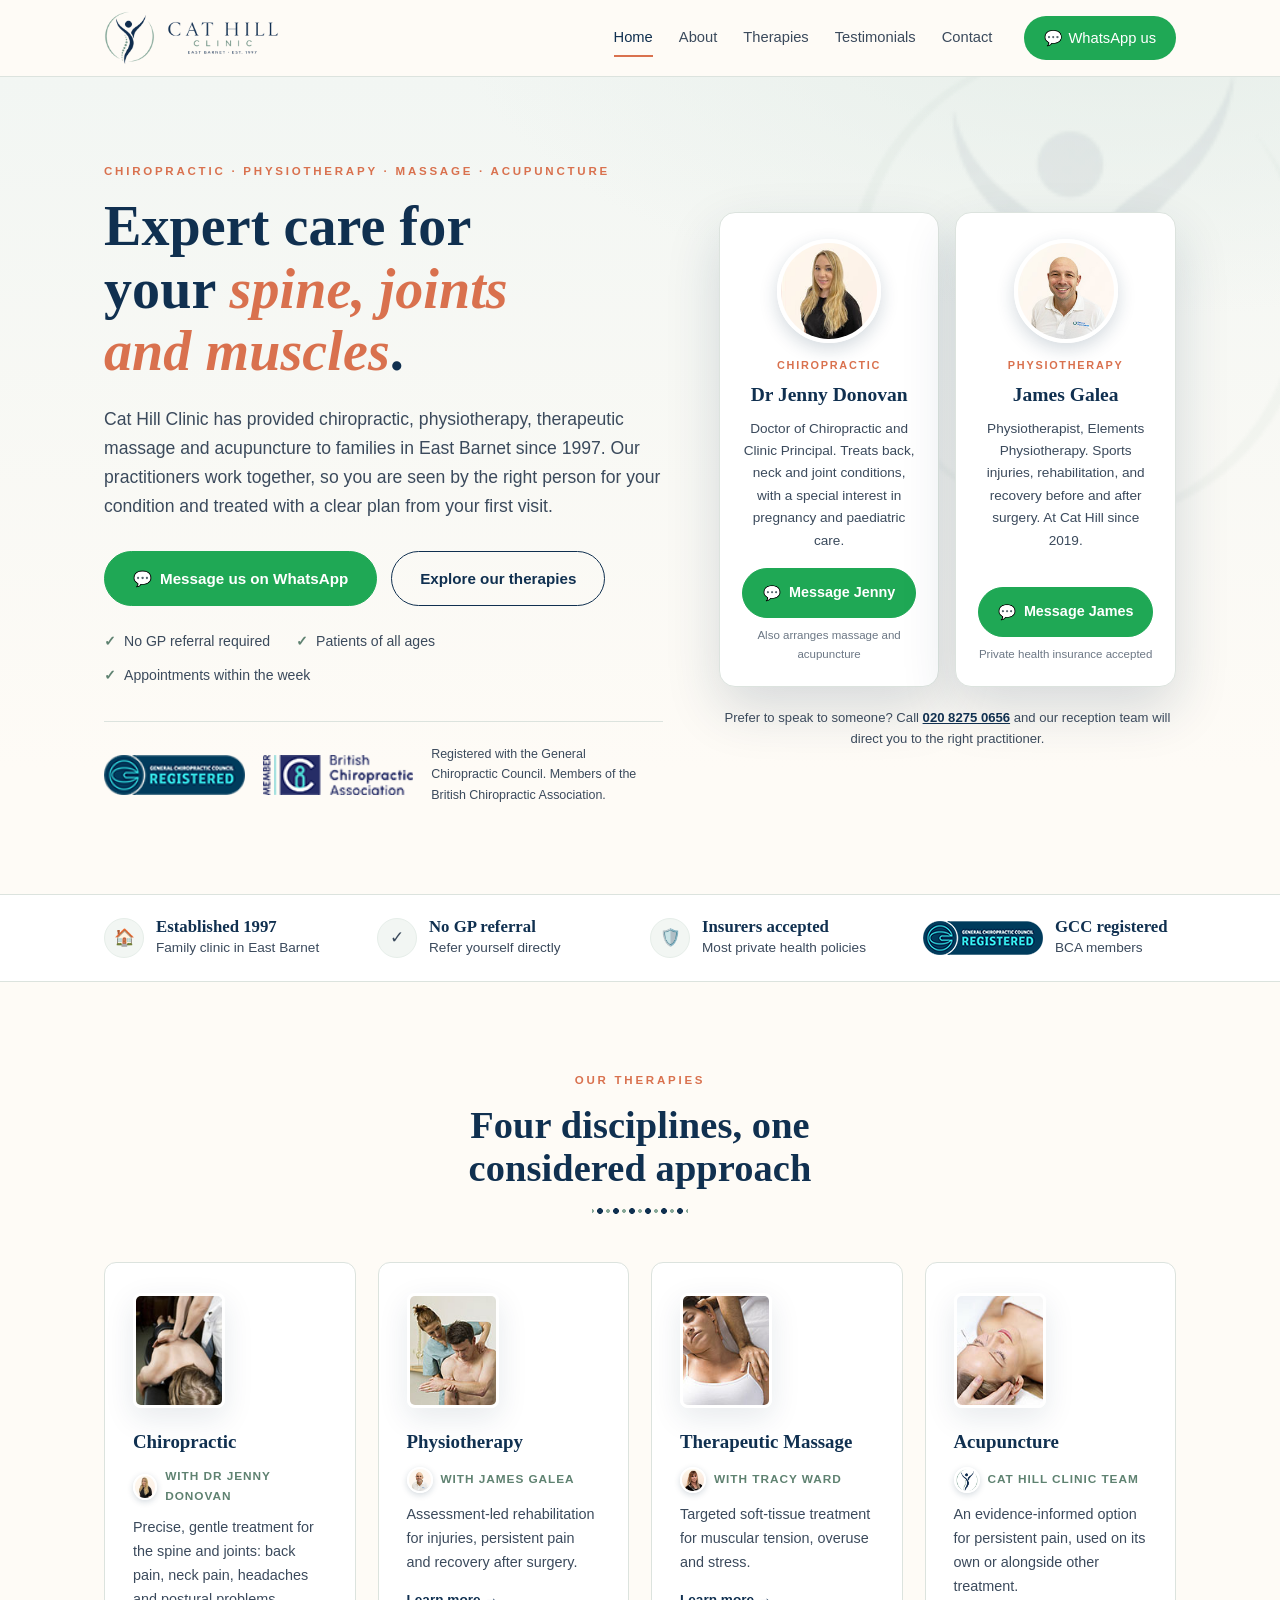
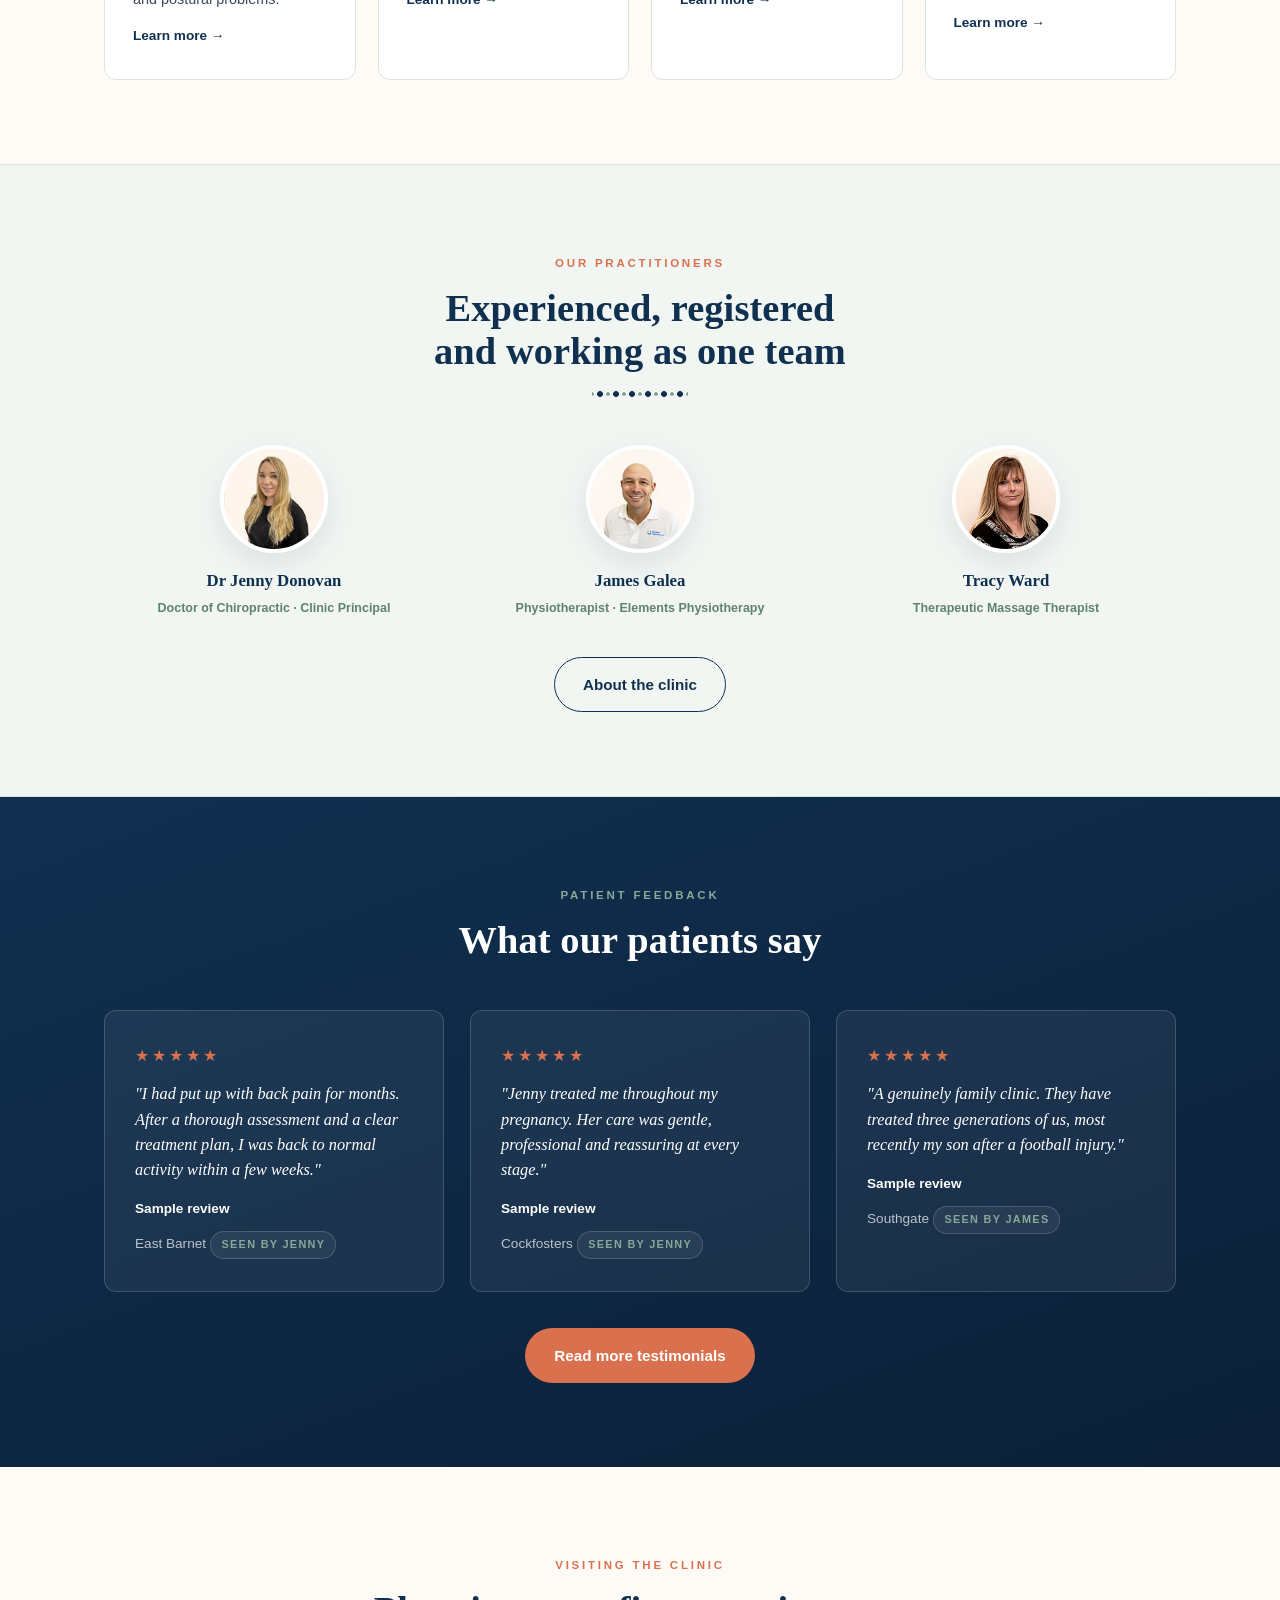
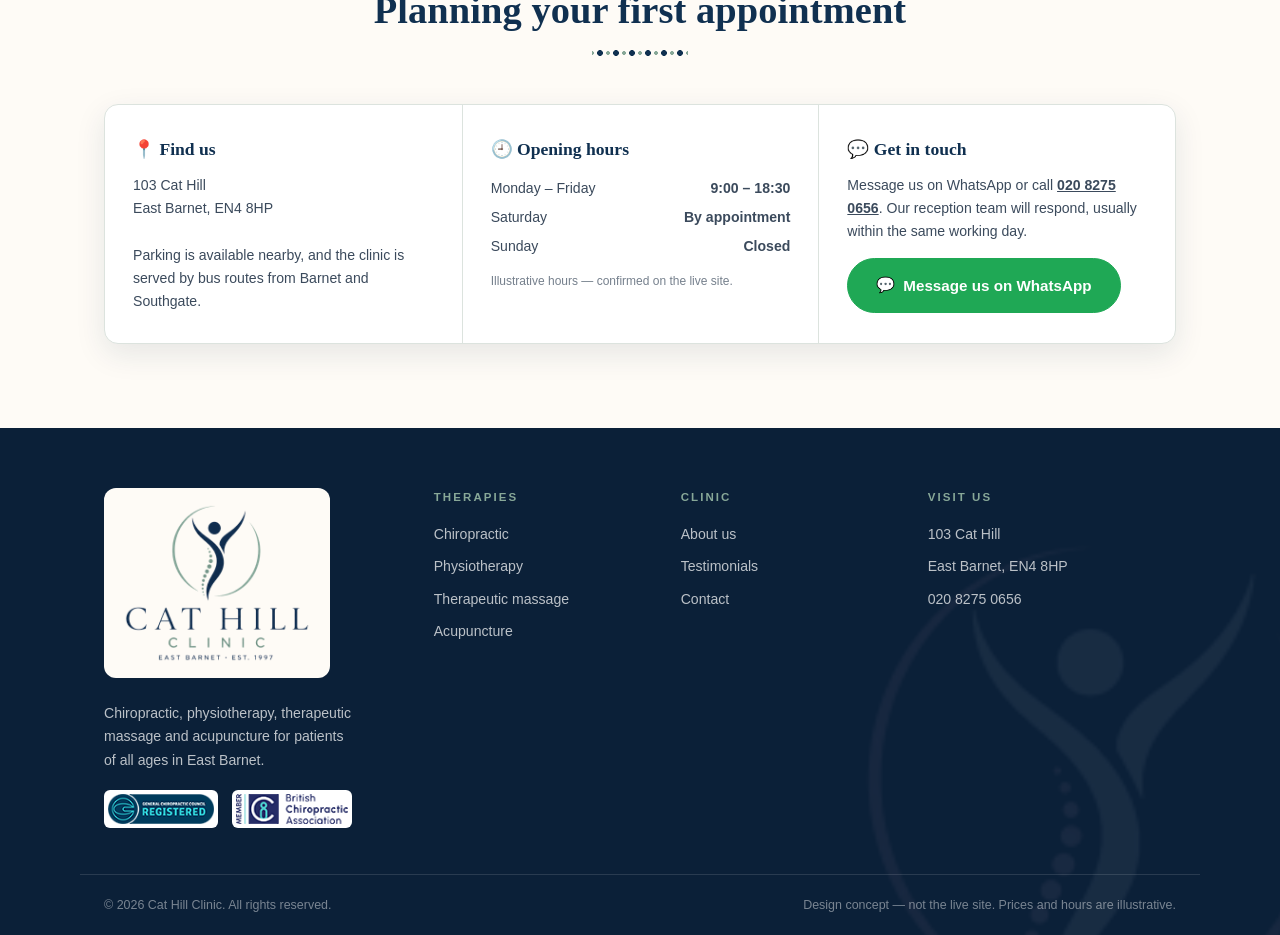
==== commit 324c3e07: "Professional copy rewrite across all pages Co-Authored-By: Claude Fable 5.1 <noreply@anthropic.com>" ====
--- a/index.html
+++ b/index.html
@@ -4,7 +4,7 @@
 <meta charset="UTF-8">
 <meta name="viewport" content="width=device-width, initial-scale=1.0">
 <title>Cat Hill Clinic — Chiropractic, Physiotherapy, Massage &amp; Acupuncture in East Barnet</title>
-<meta name="description" content="Family clinic in East Barnet since 1997. Chiropractic, physiotherapy, therapeutic massage and acupuncture under one roof.">
+<meta name="description" content="Cat Hill Clinic, East Barnet: chiropractic, physiotherapy, therapeutic massage and acupuncture from registered practitioners, established 1997.">
 <link rel="icon" href="assets/logo-icon.png">
 <link rel="stylesheet" href="css/style.css">
 </head>
@@ -23,29 +23,29 @@
       <a href="contact.html">Contact</a>
       <a href="https://wa.me/442082750656?text=Hi%20Cat%20Hill%20Clinic%2C%20I%27d%20like%20to%20book%20an%20appointment" class="nav-cta" target="_blank" rel="noopener"><span class="wa-ic" aria-hidden="true">💬</span>WhatsApp us</a>
     </nav>
-    <button class="nav-toggle" aria-label="Menu" aria-expanded="false">☰</button>
+    <button class="nav-toggle" aria-label="Menu" aria-expanded="false" aria-controls="nav"><span></span><span></span><span></span></button>
   </div>
 </header>
 
 <section class="hero">
   <div class="wrap hero-in">
     <div>
-      <span class="eyebrow">One clinic · Two practitioners · East Barnet since 1997</span>
-      <h1>Feel like <span class="sea-i">yourself</span> again.</h1>
-      <p class="lede">A family clinic in East Barnet since 1997 — chiropractic and physiotherapy under one roof, with massage and acupuncture alongside. You get the right care for your problem, not just the one treatment we happen to offer.</p>
+      <span class="eyebrow">Chiropractic · Physiotherapy · Massage · Acupuncture</span>
+      <h1>Expert care for your <span class="sea-i">spine, joints and muscles</span>.</h1>
+      <p class="lede">Cat Hill Clinic has provided chiropractic, physiotherapy, therapeutic massage and acupuncture to families in East Barnet since 1997. Our practitioners work together, so you are seen by the right person for your condition and treated with a clear plan from your first visit.</p>
       <div class="cta-buttons" style="justify-content: flex-start;">
         <a href="https://wa.me/442082750656?text=Hi%20Cat%20Hill%20Clinic%2C%20I%27d%20like%20to%20book%20an%20appointment" class="btn btn-wa" target="_blank" rel="noopener"><span class="wa-ic" aria-hidden="true">💬</span>Message us on WhatsApp</a>
         <a href="therapies.html" class="btn btn-outline">Explore our therapies</a>
       </div>
       <ul class="hero-points">
-        <li><span class="tick">✓</span> No GP referral needed</li>
-        <li><span class="tick">✓</span> All ages welcome</li>
-        <li><span class="tick">✓</span> Same-week appointments</li>
+        <li><span class="tick">✓</span> No GP referral required</li>
+        <li><span class="tick">✓</span> Patients of all ages</li>
+        <li><span class="tick">✓</span> Appointments within the week</li>
       </ul>
       <div class="accred">
         <img src="assets/GCC_logo.png" alt="General Chiropractic Council registered">
         <img src="assets/BCA_logo.png" alt="British Chiropractic Association member">
-        <span>Registered with the General Chiropractic Council and members of the British Chiropractic Association.</span>
+        <span>Registered with the General Chiropractic Council. Members of the British Chiropractic Association.</span>
       </div>
     </div>
 
@@ -54,29 +54,29 @@
         <img src="assets/jennifer2.jpg" alt="Dr Jenny Donovan">
         <span class="p-role">Chiropractic</span>
         <h3>Dr Jenny Donovan</h3>
-        <p>Clinic principal since 1997. Backs, necks, joints — and a particular interest in pregnancy and children's care.</p>
+        <p>Doctor of Chiropractic and Clinic Principal. Treats back, neck and joint conditions, with a special interest in pregnancy and paediatric care.</p>
         <a href="https://wa.me/442082750656?text=Hi%20Jenny%2C%20I%27d%20like%20to%20book%20a%20chiropractic%20appointment" class="btn btn-wa" target="_blank" rel="noopener"><span class="wa-ic" aria-hidden="true">💬</span>Message Jenny</a>
-        <span class="p-sub">Also books massage &amp; acupuncture</span>
+        <span class="p-sub">Also arranges massage and acupuncture</span>
       </div>
       <div class="pract-card">
         <img src="assets/jamesgalea.jpg" alt="James Galea">
         <span class="p-role">Physiotherapy</span>
         <h3>James Galea</h3>
-        <p>Elements Physiotherapy, at Cat Hill since 2019. Sports injuries, rehab, and recovery before and after surgery.</p>
+        <p>Physiotherapist, Elements Physiotherapy. Sports injuries, rehabilitation, and recovery before and after surgery. At Cat Hill since 2019.</p>
         <a href="https://wa.me/442082750656?text=Hi%20James%2C%20I%27d%20like%20to%20book%20a%20physiotherapy%20appointment" class="btn btn-wa" target="_blank" rel="noopener"><span class="wa-ic" aria-hidden="true">💬</span>Message James</a>
-        <span class="p-sub">Insurance &amp; consultant referrals welcome</span>
-      </div>
-      <p class="pract-pair-note">Prefer to talk? Call <a href="tel:02082750656">020 8275 0656</a> and reception will point you to the right person.</p>
+        <span class="p-sub">Private health insurance accepted</span>
+      </div>
+      <p class="pract-pair-note">Prefer to speak to someone? Call <a href="tel:02082750656">020 8275 0656</a> and our reception team will direct you to the right practitioner.</p>
     </div>
   </div>
 </section>
 
 <section class="trust-strip">
   <div class="wrap trust-in">
-    <div><span class="t-ic">🏠</span><div><b>Est. 1997</b>Family clinic, East Barnet</div></div>
-    <div><span class="t-ic">✓</span><div><b>No GP referral</b>Just message or call</div></div>
-    <div><span class="t-ic">🛡️</span><div><b>Insurers accepted</b>Most private policies</div></div>
-    <div><img src="assets/GCC_logo.png" alt="General Chiropractic Council registered"><div><b>GCC &amp; BCA</b>Registered · members</div></div>
+    <div><span class="t-ic">🏠</span><div><b>Established 1997</b>Family clinic in East Barnet</div></div>
+    <div><span class="t-ic">✓</span><div><b>No GP referral</b>Refer yourself directly</div></div>
+    <div><span class="t-ic">🛡️</span><div><b>Insurers accepted</b>Most private health policies</div></div>
+    <div><img src="assets/GCC_logo.png" alt="General Chiropractic Council registered"><div><b>GCC registered</b>BCA members</div></div>
   </div>
 </section>
 
@@ -84,7 +84,7 @@
   <div class="wrap">
     <div class="section-head center reveal">
       <span class="eyebrow">Our therapies</span>
-      <h2>Four ways we can help</h2>
+      <h2>Four disciplines, one considered approach</h2>
       <div class="spine-h"></div>
     </div>
     <div class="grid-4">
@@ -92,28 +92,28 @@
         <img class="t-photo" src="assets/chiropractic.jpg" alt="Chiropractic treatment at Cat Hill Clinic">
         <h3>Chiropractic</h3>
         <span class="who"><img src="assets/jennifer2.jpg" alt="">with Dr Jenny Donovan</span>
-        <p>Gentle spinal and joint care with Dr Jenny Donovan — for backs, necks, and everything they affect.</p>
+        <p>Precise, gentle treatment for the spine and joints: back pain, neck pain, headaches and postural problems.</p>
         <span class="more">Learn more →</span>
       </a>
       <a class="card therapy-card reveal" href="physiotherapy.html">
         <img class="t-photo" src="assets/general.jpg" alt="Physiotherapy at Cat Hill Clinic">
         <h3>Physiotherapy</h3>
         <span class="who"><img src="assets/jamesgalea.jpg" alt="">with James Galea</span>
-        <p>Injury rehabilitation and recovery plans from the Elements Physiotherapy team.</p>
+        <p>Assessment-led rehabilitation for injuries, persistent pain and recovery after surgery.</p>
         <span class="more">Learn more →</span>
       </a>
       <a class="card therapy-card reveal" href="massage.html">
         <img class="t-photo" src="assets/sports_massage.jpg" alt="Therapeutic massage at Cat Hill Clinic">
         <h3>Therapeutic Massage</h3>
         <span class="who"><img src="assets/tracy.jpg" alt="">with Tracy Ward</span>
-        <p>Targeted massage for muscle tension, stress and recovery — with Tracy Ward.</p>
+        <p>Targeted soft-tissue treatment for muscular tension, overuse and stress.</p>
         <span class="more">Learn more →</span>
       </a>
       <a class="card therapy-card reveal" href="acupuncture.html">
         <img class="t-photo" src="assets/acupuncture.jpg" alt="Acupuncture at Cat Hill Clinic">
         <h3>Acupuncture</h3>
         <span class="who"><img src="assets/logo-icon.png" alt="">Cat Hill Clinic team</span>
-        <p>A calm, evidence-informed option for persistent pain and general wellbeing.</p>
+        <p>An evidence-informed option for persistent pain, used on its own or alongside other treatment.</p>
         <span class="more">Learn more →</span>
       </a>
     </div>
@@ -123,8 +123,8 @@
 <section class="section tint">
   <div class="wrap">
     <div class="section-head center reveal">
-      <span class="eyebrow">Meet the team</span>
-      <h2>The people you'll see</h2>
+      <span class="eyebrow">Our practitioners</span>
+      <h2>Experienced, registered and working as one team</h2>
       <div class="spine-h"></div>
     </div>
     <div class="grid-3">
@@ -145,7 +145,7 @@
       </div>
     </div>
     <div style="text-align:center; margin-top: 36px;" class="reveal">
-      <a href="about.html" class="btn btn-outline">Meet the full team</a>
+      <a href="about.html" class="btn btn-outline">About the clinic</a>
     </div>
   </div>
 </section>
@@ -153,25 +153,25 @@
 <section class="section deep">
   <div class="wrap">
     <div class="section-head center reveal">
-      <span class="eyebrow">What patients say</span>
-      <h2>Cared for, listened to, better</h2>
+      <span class="eyebrow">Patient feedback</span>
+      <h2>What our patients say</h2>
     </div>
     <div class="grid-3">
       <div class="quote-card reveal">
         <div class="stars">★★★★★</div>
-        <blockquote>"I hobbled in with a back I'd been ignoring for months and walked out feeling human. Wish I'd come sooner."</blockquote>
+        <blockquote>"I had put up with back pain for months. After a thorough assessment and a clear treatment plan, I was back to normal activity within a few weeks."</blockquote>
         <cite><b>Sample review</b>East Barnet</cite>
         <span class="seen-by">Seen by Jenny</span>
       </div>
       <div class="quote-card reveal">
         <div class="stars">★★★★★</div>
-        <blockquote>"Jenny treated me all through my pregnancy — gentle, reassuring and endlessly patient with my questions."</blockquote>
+        <blockquote>"Jenny treated me throughout my pregnancy. Her care was gentle, professional and reassuring at every stage."</blockquote>
         <cite><b>Sample review</b>Cockfosters</cite>
         <span class="seen-by">Seen by Jenny</span>
       </div>
       <div class="quote-card reveal">
         <div class="stars">★★★★★</div>
-        <blockquote>"Proper family clinic. They've seen my dad, me, and now my teenager after football injuries."</blockquote>
+        <blockquote>"A genuinely family clinic. They have treated three generations of us, most recently my son after a football injury."</blockquote>
         <cite><b>Sample review</b>Southgate</cite>
         <span class="seen-by">Seen by James</span>
       </div>
@@ -185,14 +185,14 @@
 <section class="section">
   <div class="wrap">
     <div class="section-head center reveal">
-      <span class="eyebrow">Visiting us</span>
-      <h2>Everything you need for your first visit</h2>
+      <span class="eyebrow">Visiting the clinic</span>
+      <h2>Planning your first appointment</h2>
       <div class="spine-h"></div>
     </div>
     <div class="visit-panel reveal">
       <div>
         <h3>📍 Find us</h3>
-        <p>103 Cat Hill<br>East Barnet, EN4 8HP<br><br>Local parking nearby and on local bus routes from Barnet and Southgate.</p>
+        <p>103 Cat Hill<br>East Barnet, EN4 8HP<br><br>Parking is available nearby, and the clinic is served by bus routes from Barnet and Southgate.</p>
       </div>
       <div>
         <h3>🕘 Opening hours</h3>
@@ -201,11 +201,11 @@
           <li><span>Saturday</span><b>By appointment</b></li>
           <li><span>Sunday</span><b>Closed</b></li>
         </ul>
-        <p style="margin-top: 10px; font-size: 0.75rem; opacity: 0.7;">Demo hours — confirmed diary on the live site.</p>
+        <p style="margin-top: 10px; font-size: 0.75rem; opacity: 0.7;">Illustrative hours — confirmed on the live site.</p>
       </div>
       <div>
         <h3>💬 Get in touch</h3>
-        <p>Message us on WhatsApp — or call <a href="tel:02082750656"><b>020 8275 0656</b></a> — and reception will come back to you, usually the same working day.</p>
+        <p>Message us on WhatsApp or call <a href="tel:02082750656"><b>020 8275 0656</b></a>. Our reception team will respond, usually within the same working day.</p>
         <a href="https://wa.me/442082750656?text=Hi%20Cat%20Hill%20Clinic%2C%20I%27d%20like%20to%20book%20an%20appointment" class="btn btn-wa" style="margin-top: 14px;" target="_blank" rel="noopener"><span class="wa-ic" aria-hidden="true">💬</span>Message us on WhatsApp</a>
       </div>
     </div>
@@ -216,7 +216,7 @@
   <div class="wrap footer-in">
     <div class="footer-brand">
       <div class="footer-logo"><img src="assets/logo-stacked.png" alt="Cat Hill Clinic — East Barnet, est. 1997"></div>
-      <p>Chiropractic, physiotherapy, therapeutic massage and acupuncture for the whole family.</p>
+      <p>Chiropractic, physiotherapy, therapeutic massage and acupuncture for patients of all ages in East Barnet.</p>
       <div class="footer-accred">
         <img src="assets/GCC_logo.png" alt="General Chiropractic Council">
         <img src="assets/BCA_logo.png" alt="British Chiropractic Association">
@@ -250,7 +250,7 @@
   </div>
   <div class="wrap footer-legal">
     <span>© 2026 Cat Hill Clinic. All rights reserved.</span>
-    <span>Design concept — not the live site. Prices, hours &amp; AI features use illustrative demo data.</span>
+    <span>Design concept — not the live site. Prices and hours are illustrative.</span>
   </div>
 </footer>
 
--- a/css/style.css
+++ b/css/style.css
@@ -215,14 +215,28 @@
 
 .nav-toggle {
   display: none;
-  background: none;
-  border: 1px solid var(--line);
-  border-radius: 6px;
-  padding: 8px 10px;
-  font-size: 1.1rem;
+  position: relative;
+  width: 44px; height: 44px;
+  background: #fff;
+  border: 1px solid var(--line);
+  border-radius: 12px;
   cursor: pointer;
   color: var(--ink);
-}
+  transition: background 0.2s ease, border-color 0.2s ease;
+}
+.nav-toggle span {
+  position: absolute; left: 12px; right: 12px;
+  height: 2px; border-radius: 2px;
+  background: var(--navy);
+  transition: transform 0.28s cubic-bezier(0.4, 0, 0.2, 1), opacity 0.2s ease, top 0.28s cubic-bezier(0.4, 0, 0.2, 1);
+}
+.nav-toggle span:nth-child(1) { top: 14px; }
+.nav-toggle span:nth-child(2) { top: 21px; }
+.nav-toggle span:nth-child(3) { top: 28px; }
+.nav-toggle.is-open { background: var(--sage-soft); border-color: var(--sage-tint); }
+.nav-toggle.is-open span:nth-child(1) { top: 21px; transform: rotate(45deg); }
+.nav-toggle.is-open span:nth-child(2) { opacity: 0; transform: scaleX(0.2); }
+.nav-toggle.is-open span:nth-child(3) { top: 21px; transform: rotate(-45deg); }
 
 /* ---------- Hero ---------- */
 
@@ -1030,7 +1044,7 @@
 @media (prefers-reduced-motion: reduce) {
   html { scroll-behavior: auto; }
   .reveal { opacity: 1; transform: none; transition: none; }
-  .btn, .card, .chat-fab { transition: none; }
+  .btn, .card, .chat-fab, .main-nav, .main-nav a, .nav-toggle span { transition: none; }
 }
 
 /* ---------- Responsive ---------- */
@@ -1055,15 +1069,59 @@
   .main-nav {
     position: absolute;
     top: 76px; left: 0; right: 0;
-    background: var(--paper);
+    display: flex;
+    flex-direction: column;
+    align-items: stretch;
+    gap: 0;
+    padding: 6px 16px 18px;
+    background: var(--cream);
     border-bottom: 1px solid var(--line);
-    flex-direction: column;
-    align-items: flex-start;
-    padding: 18px 24px 24px;
-    gap: 16px;
-    display: none;
+    box-shadow: 0 18px 40px rgba(16, 48, 80, 0.14);
+    opacity: 0;
+    transform: translateY(-10px);
+    visibility: hidden;
+    pointer-events: none;
+    transition: opacity 0.22s ease, transform 0.26s cubic-bezier(0.2, 0.8, 0.2, 1), visibility 0s linear 0.26s;
   }
-  .main-nav.open { display: flex; }
+  .main-nav.open {
+    opacity: 1;
+    transform: none;
+    visibility: visible;
+    pointer-events: auto;
+    transition: opacity 0.22s ease, transform 0.26s cubic-bezier(0.2, 0.8, 0.2, 1), visibility 0s;
+  }
+  .main-nav a {
+    display: flex; align-items: center; justify-content: space-between;
+    padding: 15px 6px;
+    font-size: 1.05rem;
+    font-weight: 500;
+    color: var(--ink);
+    border-bottom: 1px solid var(--line);
+    border-radius: 0;
+    opacity: 0;
+    transform: translateY(-6px);
+    transition: opacity 0.28s ease, transform 0.28s cubic-bezier(0.2, 0.8, 0.2, 1);
+  }
+  .main-nav a::after { content: "›"; font-family: var(--serif); font-size: 1.35rem; line-height: 1; color: var(--sage); }
+  .main-nav a.active { color: var(--coral); border-bottom-color: var(--line); }
+  .main-nav a.active::after { color: var(--coral); }
+  .main-nav.open a { opacity: 1; transform: none; }
+  .main-nav.open a:nth-child(1) { transition-delay: 0.05s; }
+  .main-nav.open a:nth-child(2) { transition-delay: 0.09s; }
+  .main-nav.open a:nth-child(3) { transition-delay: 0.13s; }
+  .main-nav.open a:nth-child(4) { transition-delay: 0.17s; }
+  .main-nav.open a:nth-child(5) { transition-delay: 0.21s; }
+  .main-nav.open a:nth-child(6) { transition-delay: 0.26s; }
+  .main-nav a.nav-cta {
+    margin: 16px 0 0;
+    padding: 14px 18px;
+    justify-content: center;
+    border-bottom: none;
+    border-radius: 999px;
+    color: #fff;
+    font-size: 1rem;
+  }
+  .main-nav a.nav-cta::after { content: none; }
   .nav-toggle { display: block; }
   .grid-2, .grid-3, .grid-4, .form-row { grid-template-columns: 1fr; }
   .section { padding: 60px 0; }
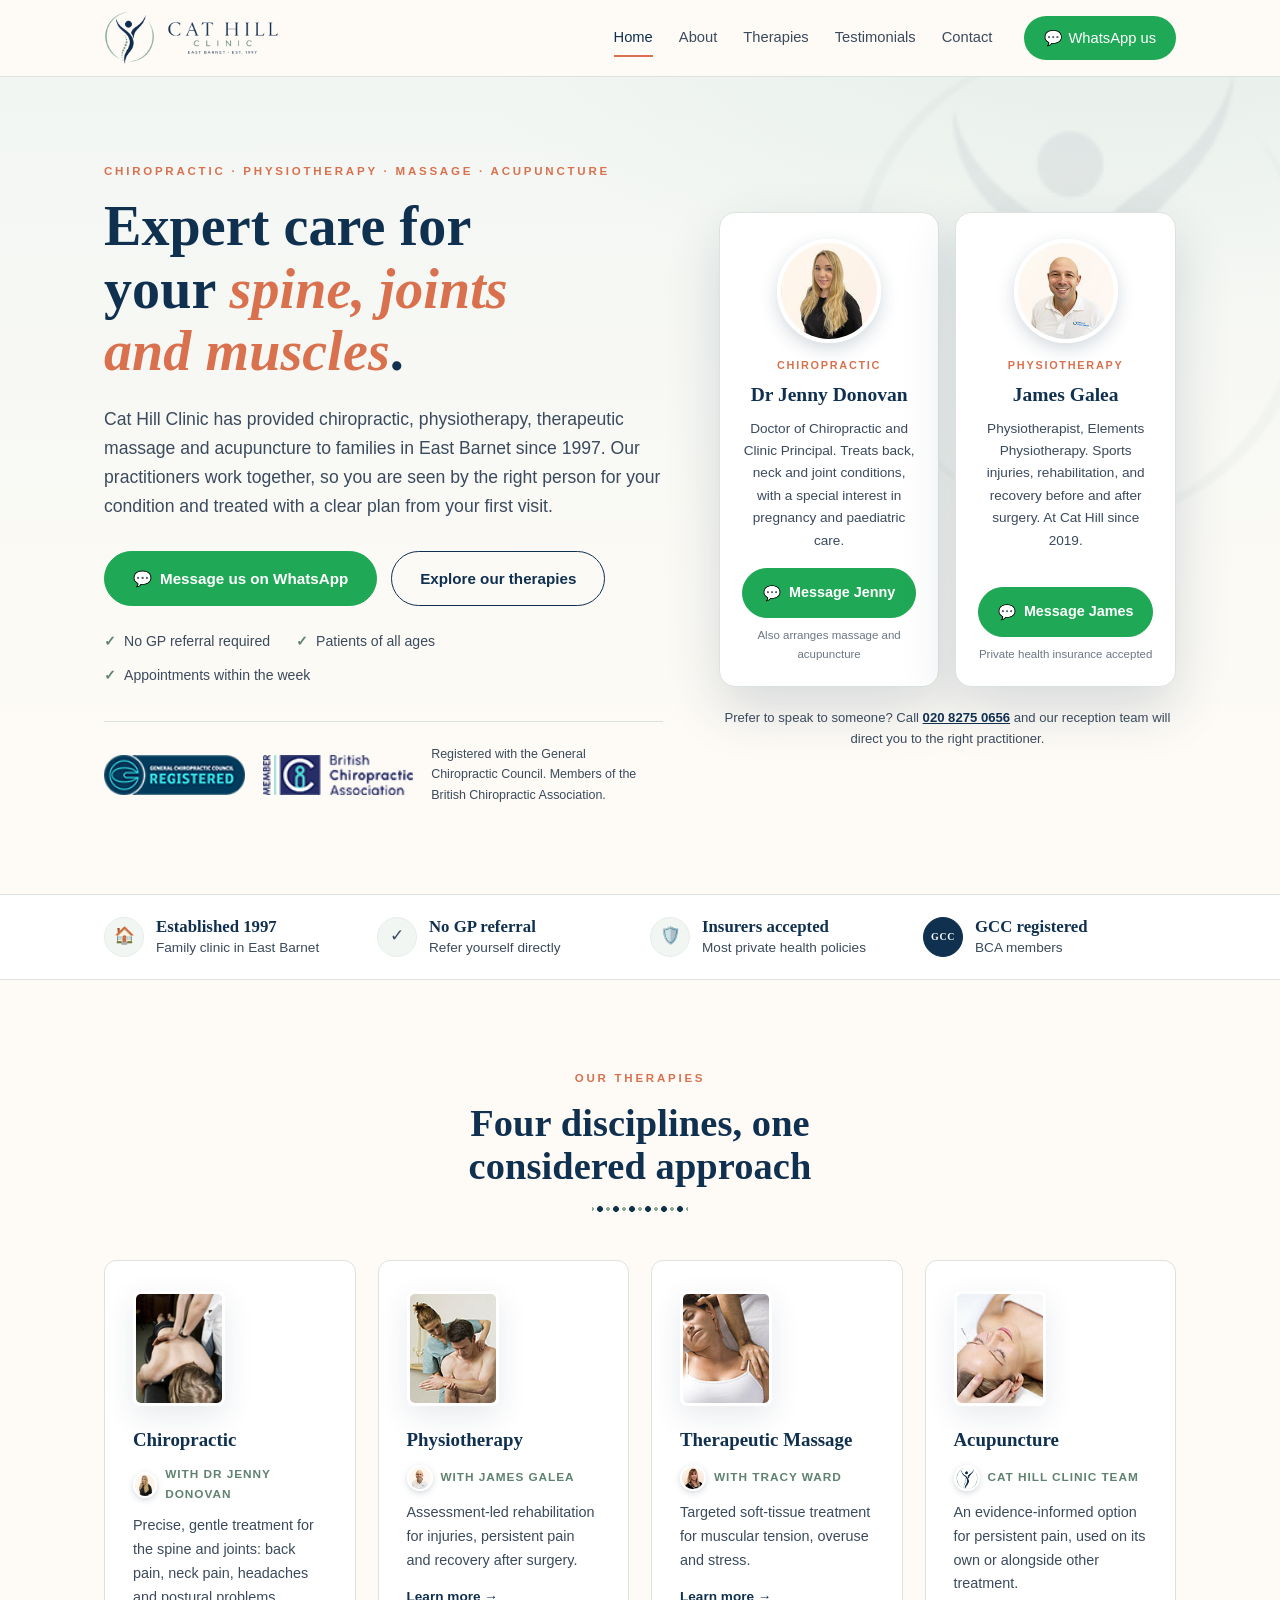
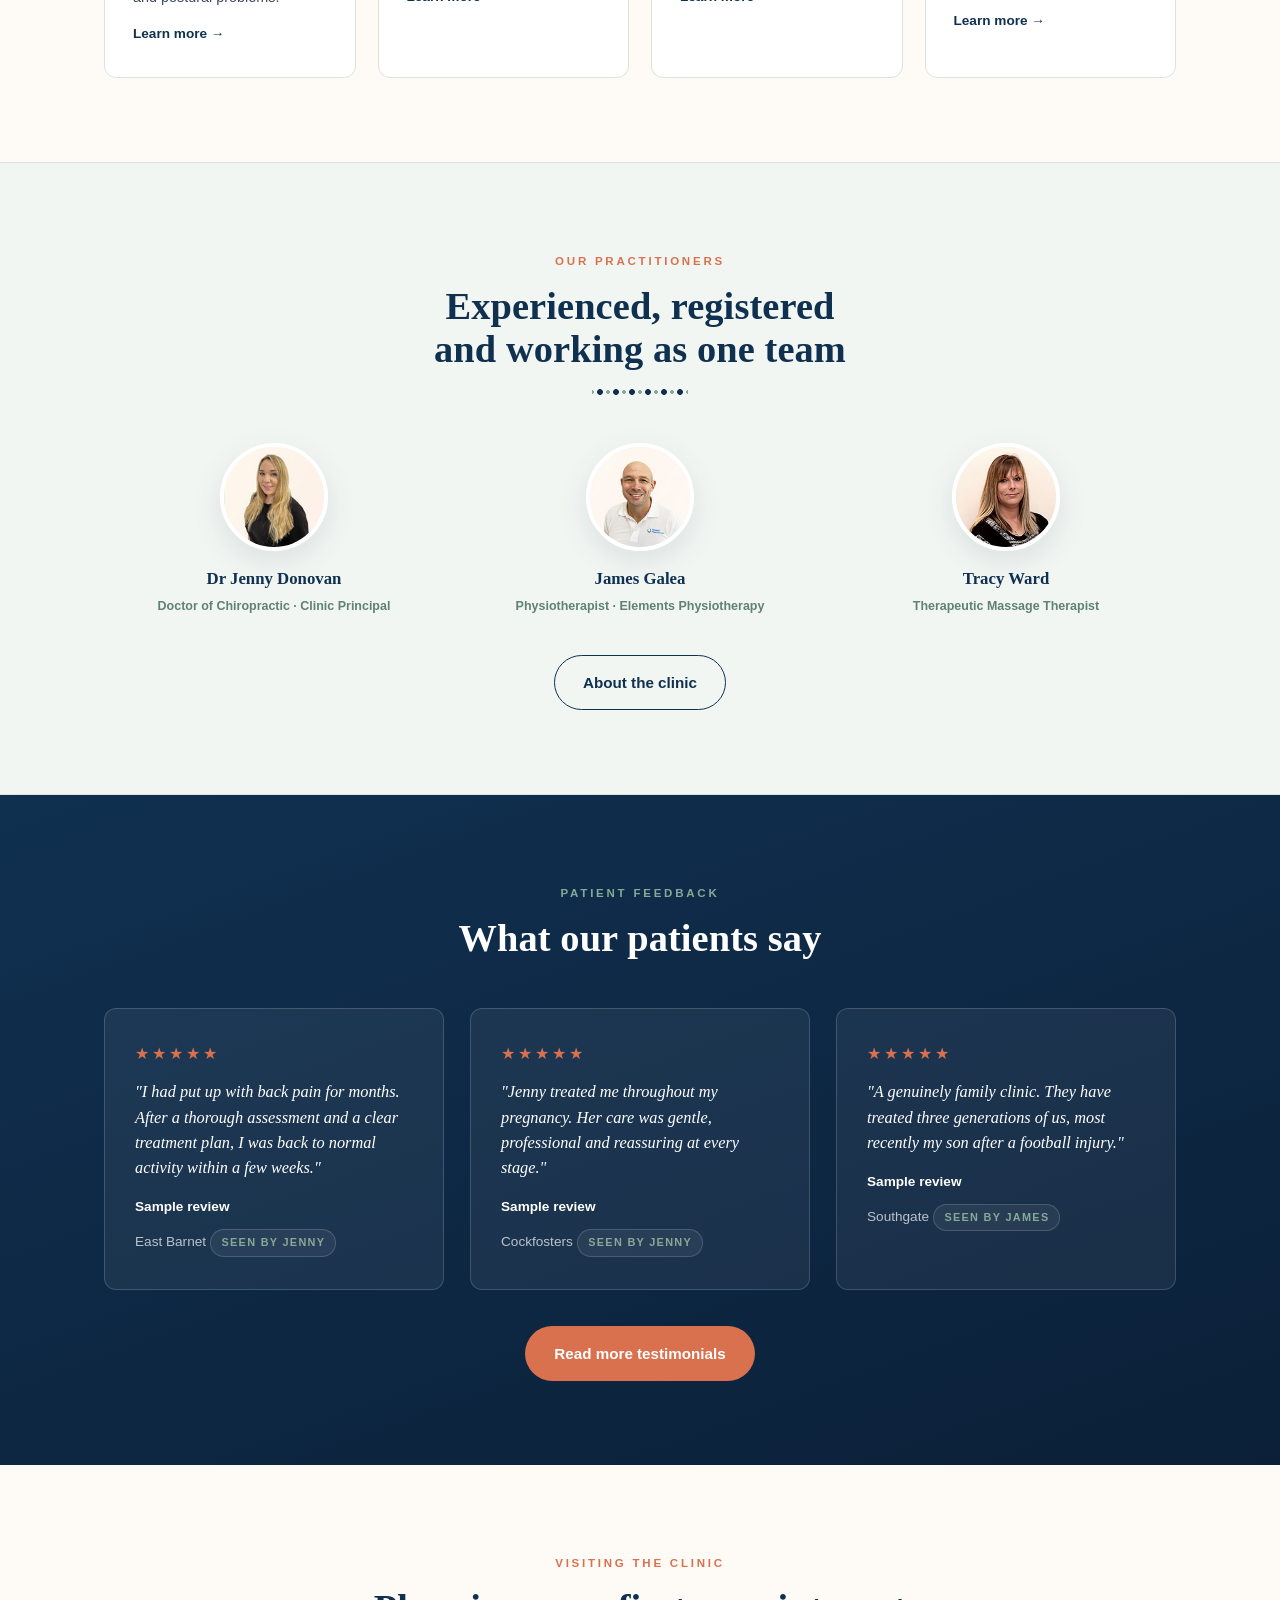
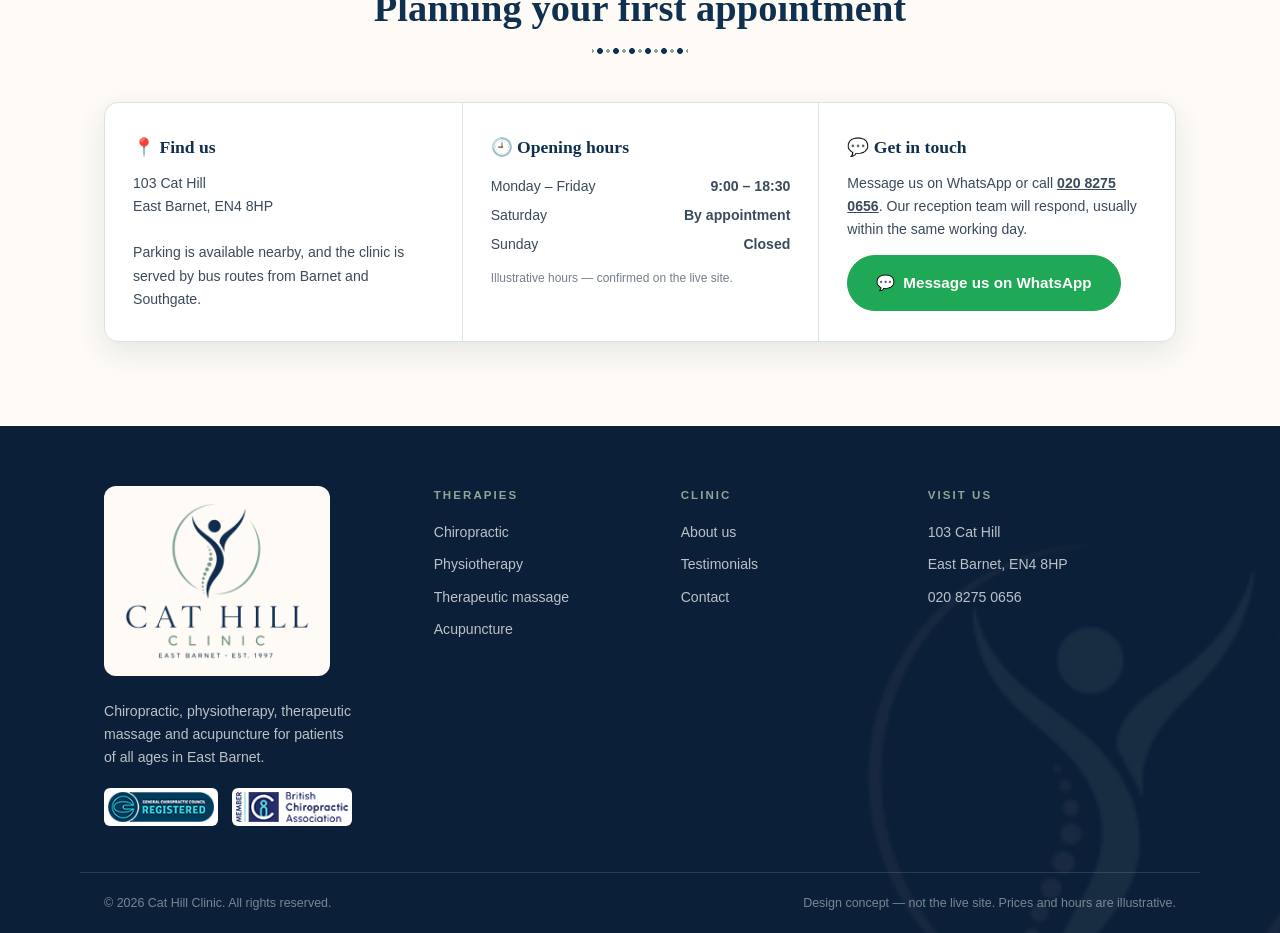
==== commit c77ae7e7: "Trust strip: mobile rows + GCC monogram Co-Authored-By: Claude Fable 5.1 <noreply@anthropic.com>" ====
--- a/index.html
+++ b/index.html
@@ -76,7 +76,7 @@
     <div><span class="t-ic">🏠</span><div><b>Established 1997</b>Family clinic in East Barnet</div></div>
     <div><span class="t-ic">✓</span><div><b>No GP referral</b>Refer yourself directly</div></div>
     <div><span class="t-ic">🛡️</span><div><b>Insurers accepted</b>Most private health policies</div></div>
-    <div><img src="assets/GCC_logo.png" alt="General Chiropractic Council registered"><div><b>GCC registered</b>BCA members</div></div>
+    <div><span class="t-ic t-mono" aria-hidden="true">GCC</span><div><b>GCC registered</b>BCA members</div></div>
   </div>
 </section>
 
--- a/css/style.css
+++ b/css/style.css
@@ -337,10 +337,10 @@
 
 .trust-strip { background: #fff; border-top: 1px solid var(--line); border-bottom: 1px solid var(--line); }
 .trust-in { display: grid; grid-template-columns: repeat(4, 1fr); gap: 20px; padding: 22px 24px; }
-.trust-in > div { display: flex; align-items: center; gap: 12px; font-size: 0.85rem; color: var(--body); }
-.trust-in b { display: block; font-family: var(--serif); font-size: 1.05rem; color: var(--ink); line-height: 1.2; }
+.trust-in > div { display: flex; align-items: center; gap: 12px; font-size: 0.85rem; color: var(--body); line-height: 1.35; }
+.trust-in b { display: block; font-family: var(--serif); font-size: 1.05rem; color: var(--ink); line-height: 1.2; margin-bottom: 2px; }
 .trust-in .t-ic { width: 40px; height: 40px; border-radius: 50%; background: var(--sage-soft); border: 1px solid var(--sage-tint); display: flex; align-items: center; justify-content: center; font-size: 1.05rem; flex-shrink: 0; }
-.trust-in img { height: 34px; width: auto; }
+.trust-in .t-mono { background: var(--navy); border-color: var(--navy); color: #fff; font-family: var(--serif); font-size: 0.62rem; font-weight: 700; letter-spacing: 0.06em; }
 
 /* ---------- Mobile sticky bar ---------- */
 
@@ -1064,8 +1064,11 @@
   body { padding-bottom: 72px; }
   .mobile-bar { display: flex; }
   .pract-pair { grid-template-columns: 1fr; }
-  .trust-in { grid-template-columns: 1fr 1fr; gap: 14px; padding: 18px 24px; }
-  .trust-in > div { font-size: 0.8rem; }
+  .trust-in { grid-template-columns: 1fr; gap: 0; padding: 6px 24px; }
+  .trust-in > div { font-size: 0.85rem; padding: 12px 0; border-bottom: 1px solid var(--line); }
+  .trust-in > div:last-child { border-bottom: none; }
+  .trust-in b { display: inline; font-size: 1rem; margin-right: 6px; }
+  .trust-in b::after { content: " · "; color: var(--sage); }
   .main-nav {
     position: absolute;
     top: 76px; left: 0; right: 0;
